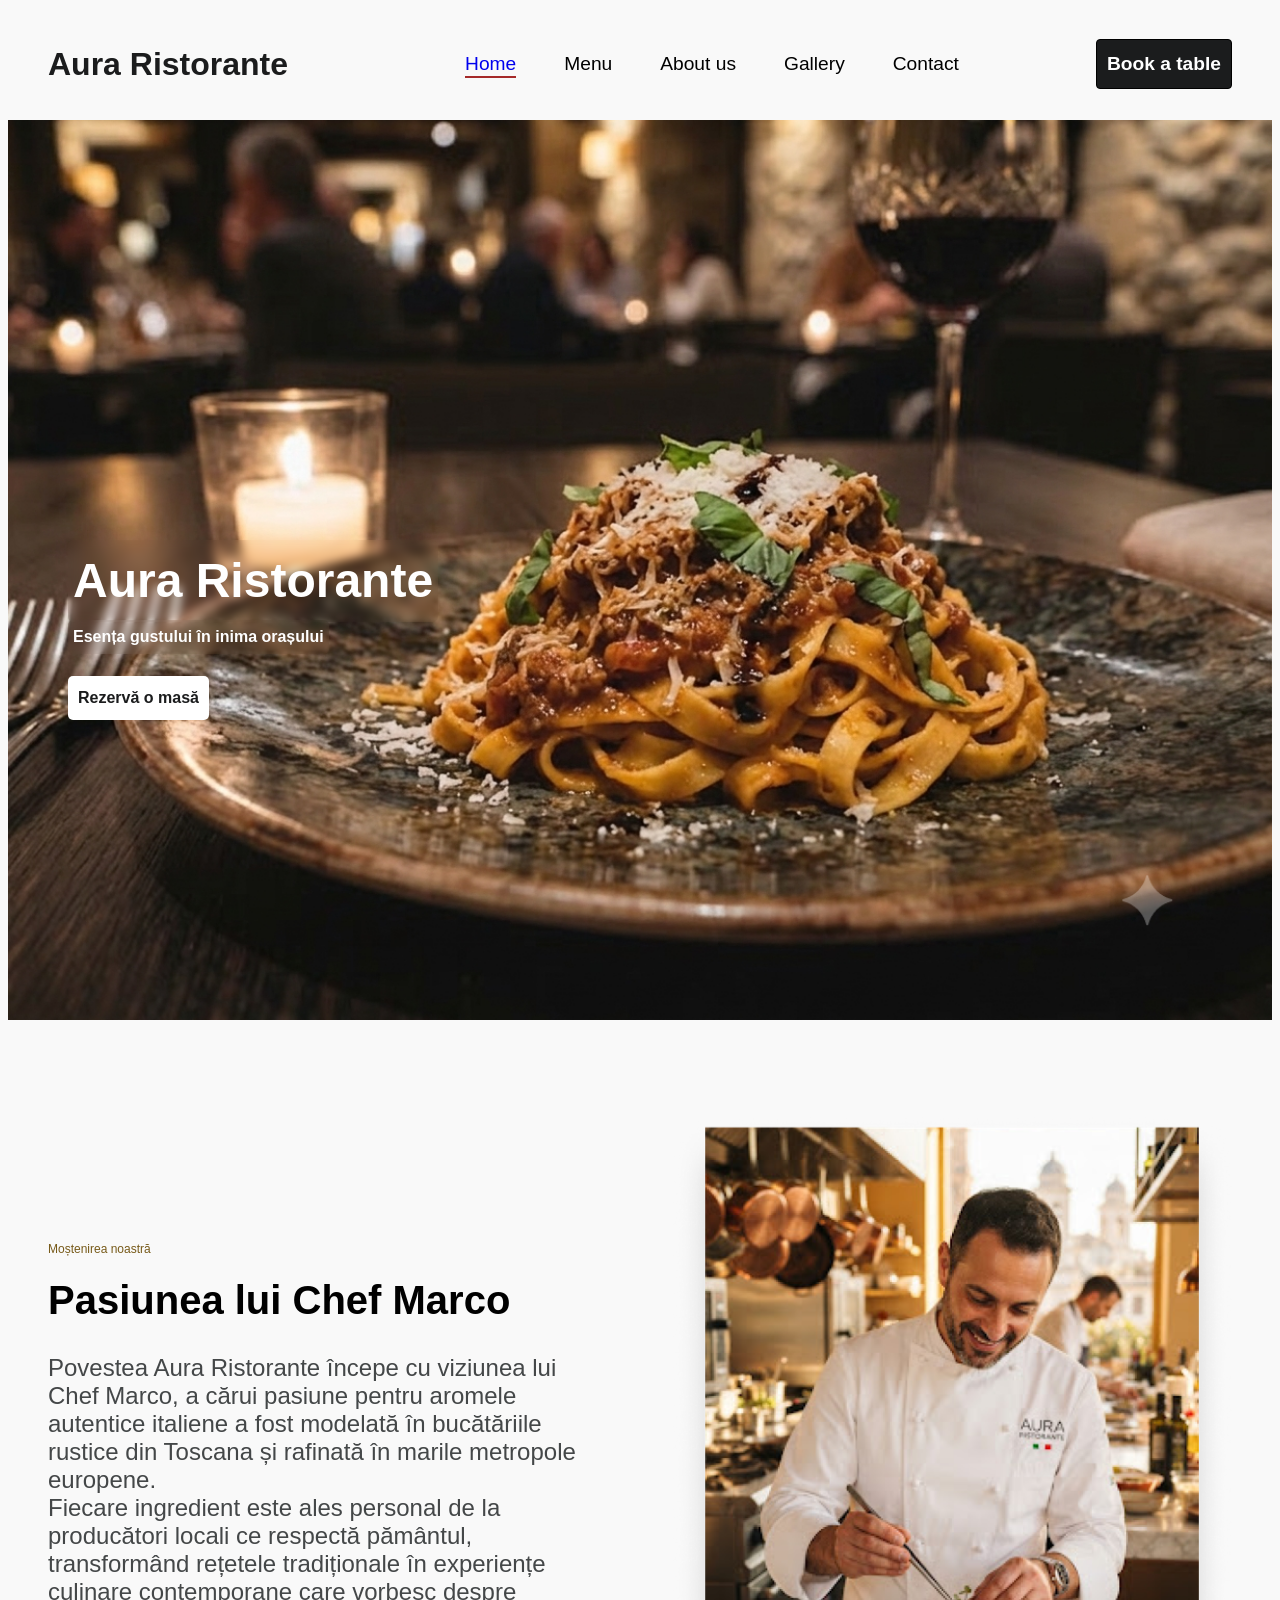
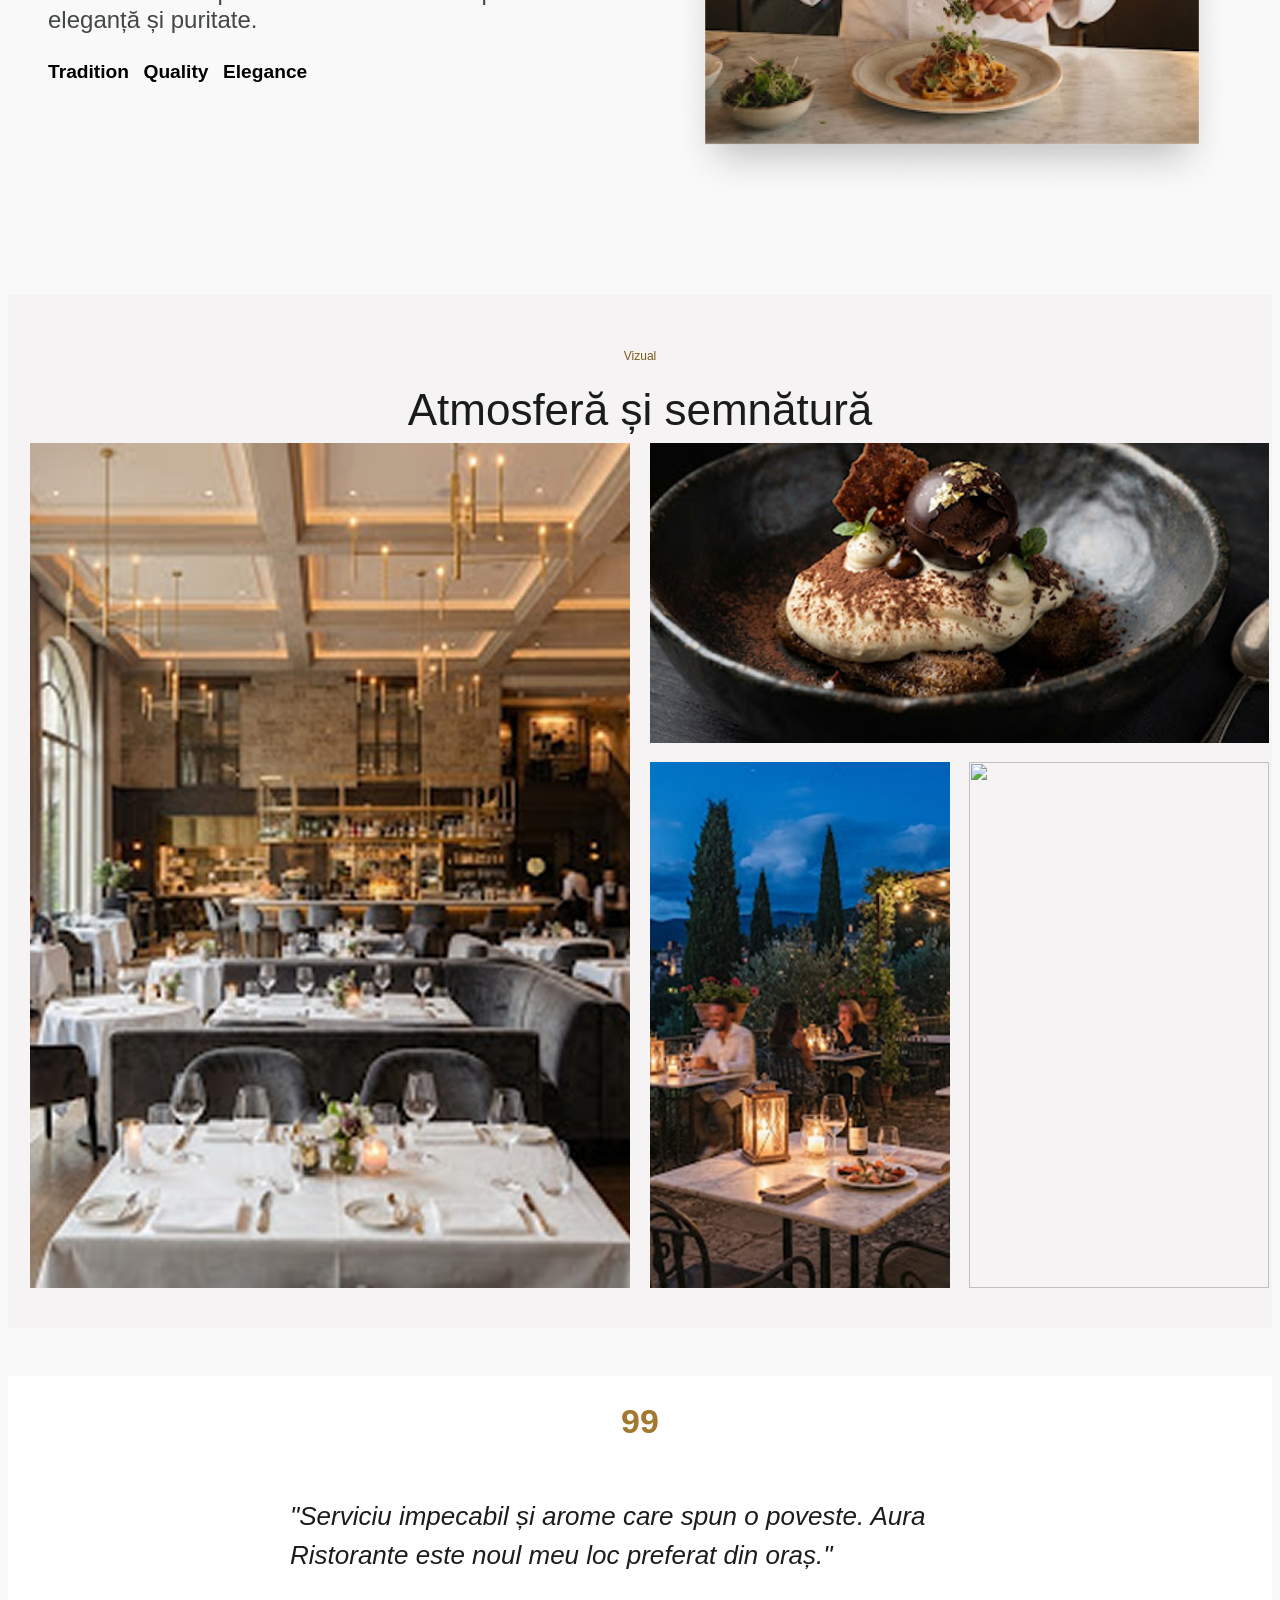
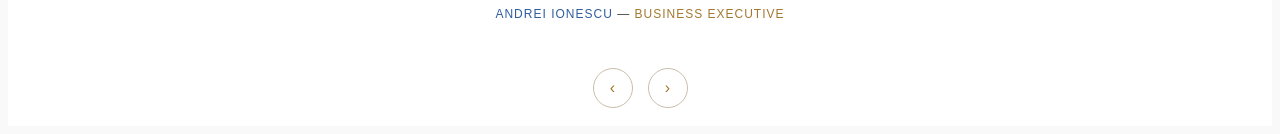
==== proiect-restaurant/index.html @ 84d5f48c "commit cu numarul 3 - am adaugat sectiunea de testimoniale. este doar unul pentru ca nu am implement" ====
<!DOCTYPE html>
<html lang="en">
<head>
    <meta charset="UTF-8">
    <meta name="viewport" content="width=device-width, initial-scale=1.0">
    <title>AURA RISTORANTE</title>
    <link rel="stylesheet" href="./main.css">
</head>
<body>
   <div class="main-container">
    <p class="left-menu">
        Aura Ristorante
    </p>
    <div class="center-menu">
        <ul>
            <li>
                <a href="/index.html" class="active">Home</a>
            </li>
            <li>
                <a href="#">Menu</a>
            </li>
            <li>
                <a href="#">About us</a>
            </li>
            <li>
                <a href="#">Gallery</a>
            </li>
            <li>
                <a href="#">Contact</a>
            </li>
        </ul>
    </div>
    <a href="#" class="book-btn">Book a table</a>
   </div>

   <!-- hero section -->
    
   <div class="hero-section-container">
    <img src="./resurse/hero-paste.png" alt="Imagine restaurat">
    <p class="restaurant-name">Aura Ristorante</p>
    <p class="text-umplutura">
        Esența gustului în inima orașului
    </p>
     <a href="#" class="book-btn-hero">Rezervă o masă</a>
   </div>

   <!-- despre noi section  -->

   <div class="about-us-section">
       <div class="left-content">
           <p class="subtitle">
               Moștenirea noastră
            </p>
            <p class="title">
                Pasiunea lui Chef Marco
            </p>
            <p class="text">
                Povestea Aura Ristorante începe cu viziunea lui Chef Marco, a cărui pasiune pentru aromele autentice italiene a fost modelată în bucătăriile rustice din Toscana și rafinată în marile metropole europene. <br>Fiecare ingredient este ales personal de la producători locali ce respectă pământul, transformând rețetele tradiționale în experiențe culinare contemporane care vorbesc despre eleganță și puritate.
            </p>
             <div class="inline-paragraphs">
            <p class="tradition">Tradition</p>
            <p class="quality">Quality</Q></p>
            <p class="elegance">Elegance</p>
            </div>
        </div>
        <div class="right-photo">
            <img src="./resurse/bucator.png" alt="">
        </div>
   </div>

   <!-- galerie section -->
   <div class="galerie-section-container">
   <div class="text-galerie">
   <p class="subtitle-galerie">
       Vizual
   </p>
   <p class="title-galerie">Atmosferă și semnătură</p>
   </div>
<div class="main-container-galerie">
    <div class="left-image">
        <img class="imagine1" src="./resurse/imagine stanga.png" alt="">
    </div>
    <div class="right-image">
        <img class="imagine2" src="./resurse/imagine dreapta.png" alt="">
        <div class="imagini-jos">
        <div class="imagine-stanga-jos">
            <img class="imagine3" class="imagine" src="./resurse/stau la masa.png" alt="">
        </div>
        <div class="imagine-dreapta-jos">
            <img class="imagine4" class="imagine" src="/resurse/toarna vin.png" alt="">
        </div>
        </div>
    </div>
</div>
   </div>

    
<!-- testimoniale section -->

<section class="testimonials">
  <div class="quote-number">99</div>

  <p class="quote-text">
    "Serviciu impecabil și arome care spun o poveste. Aura Ristorante este noul meu loc preferat din oraș."
  </p>

  <div class="quote-author">
    <span class="name">ANDREI IONESCU</span> — <span class="role">BUSINESS EXECUTIVE</span>
  </div>

  <div class="nav-buttons">
    <button aria-label="Testimonial anterior">&#8249;</button>
    <button aria-label="Testimonial urmator">&#8250;</button>
  </div>
</section>
</body>
</html>

</body>
</html>
---- proiect-restaurant/main.css ----
/* RESETS */

*,
*::before,
*::after {
  box-sizing: border-box;
}

html {
  -moz-text-size-adjust: none;
  -webkit-text-size-adjust: none;
  text-size-adjust: none;
}



ul[role='list'],
ol[role='list'] {
  list-style: none;
}

body {
  min-height: 100dvh;
  line-height: 1.5;
  background-color: #F9F9F9;
  font-family: 'Inter', sans-serif;
}

h1, h2, h3, h4,
button, input, label {
  line-height: 1.1;
}

h1, h2,
h3, h4 {
  text-wrap: balance;
}

a:not([class]) {
  text-decoration-skip-ink: auto;
  color: currentColor;
}

img,
picture {
  max-width: 100%;
  display: block;
}

input, button,
textarea, select {
  font-family: inherit;
  font-size: inherit;
}

textarea:not([rows]) {
  min-height: 10em;
}

:target {
  scroll-margin-block: 5ex;
}

ul {
  list-style-type: none;
}

a {
  text-decoration: none;
}


/* top navbar menu */
.main-container {
    display: flex;
    justify-content: space-between;
    align-items: center;
    padding-left:40px;
    padding-right: 40px ;
}

.center-menu {
    display: flex;
    justify-content: space-between;
    align-items: center;
    
}

.center-menu ul {
    display: flex;
    justify-content: center;
    align-items: center;
    gap: 3rem;
    font-size: 1.2rem;
}

.center-menu ul li a {
    position: relative;
    padding-bottom: 4px; 
}

.center-menu ul li a.active::after {
    content: "";
    position: absolute;
    width: 100%;
    left: 0;
    bottom: 0;
    height: 2px;
    background-color: brown;
}

ul li a:active {
    color: rebeccapurple;
}

.left-menu {
    font-size: 2rem;
    font-weight: 700;
    color: #1b1c1d;;
}

.book-btn {
    color:#1b1c1d;
    font-weight: 700;
    font-size: 1.2rem;
    border: 1px solid black;
    background-color: #1b1c1d;
    color:white;
    padding: 10px;
    border-radius: 4px;
}

/* hero section */

.hero-section-container {
    position: relative;
    width: 100%;
}

.hero-section-container img {
    width: 100%;
    height: 100vh;
    object-fit: cover;
    display: block;
}

.restaurant-name,
.text-umplutura,
.hero-section-container .book-btn-hero {
    position: absolute;
    left: 60px;
    color: white;
    backdrop-filter: blur(5px);
    padding: 5px;
    border-radius: 5px;
}

.restaurant-name {
    bottom: 350px; 
    font-size: 3rem;
    font-weight: bolder;
}

.text-umplutura {
    bottom: 350px;
    font-weight: bolder;
}

.hero-section-container .book-btn-hero {
    bottom: 300px;
    background-color: white;
    color:#1b1c1d;
    padding: 10px;
    font-weight: bold;
}

.about-us-section {
  display: grid;
  grid-template-columns: 1fr 1fr; 
  align-items: stretch; 
  max-width: 1400px;
  margin: 0 auto;
  padding: 6rem 40px;
  gap: 4rem;

}

.left-content {
  display: flex;
  flex-direction: column;
  justify-content: center;
  align-items: flex-start; 
  text-align: left;
}

.right-photo {
  width: 100%;
  height: 100%;
}

.right-photo img {
  width: 100%;
  height: 100%;
  object-fit: cover;
  border-radius: 8px; 
}

.subtitle {
  color: #775A19;
  font-size: 0.75rem;
}

.title {
  font-size: 2.5rem;
  font-weight: bold;
  margin-bottom: 0;
  margin-top: 0; 
}

.text {
  color: #444748;
  font-size: 1.5rem;
  line-height: 1.75rem;
}

.tradition, .quality, .elegance {
  display: inline;
  margin-right: 10px;
  font-weight: bold;
  font-size: 1.2rem;
}


.main-container-galerie {
    display: grid;
    grid-template-columns: 600px 600px;
    justify-content: center;
    gap:1.2rem;
}

.right-image {
    display: grid;
    grid-template-rows: 300px 545px ;
}

.imagini-jos {
    display: grid;
    grid-template-columns: 300px 300px;
    gap: 1.2rem;
    margin-top: 1.2rem;
}

img {
    display: block;
    width: 100%;
    height: 100%;
    object-fit: cover;
}

.text-galerie {
  display: flex;
  flex-direction: column;
  justify-content: center;
  align-items: center;
}
.subtitle-galerie {
  /* display: block; */
  color: #775A19;
  font-size: 0.75rem;
  text-align: center;
}

.title-galerie {
  /* display: block; */
  color: #1b1b1b;
  font-size: 2.75rem;
  text-align: center;
}
.title-galerie, .text-galerie {
  margin: 0;
}

.galerie-section-container {
  width: 100%;
  height: 100%;
  padding: 40px 120px;
  background-color: #F5F3F3;
  margin: 0 auto; 
}

/* testimoniale section */
.testimonials {
    width: 100%;        
    background-color: white;
    margin-top: 3rem;
    height: 350px;
    
}

.quote-number {
    font-weight: bold;
    font-size: 34px;
    color: #a3782f;
    margin-bottom: 30px;
    text-align: center;
    padding: 20px;
}

.quote-text {
    font-style: italic;
    font-size: 26px;
    line-height: 1.5;
    color: #1c1c1c;
    max-width: 700px;
    margin: 0 auto 30px;
}

.quote-author {
    font-family: Arial, sans-serif;
    font-size: 12px;
    letter-spacing: 1px;
    text-transform: uppercase;
    color: #444;
    text-align: center;
}

.quote-author .name {
    color: #2f5d9e;
}

.quote-author .role {
    color: #a3782f;
}

.nav-buttons {
    margin-top: 45px;
    display: flex;
    justify-content: center;
    gap: 15px;
}

.nav-buttons button {
    width: 40px;
    height: 40px;
    border-radius: 50%;
    border: 1px solid #c9beac;
    background: transparent;
    color: #a3782f;
    font-size: 16px;
    cursor: pointer;
    display: flex;
    align-items: center;
    justify-content: center;
    transition: 0.2s;
}

.nav-buttons button:hover {
    background: #a3782f;
    color: #fff;
}
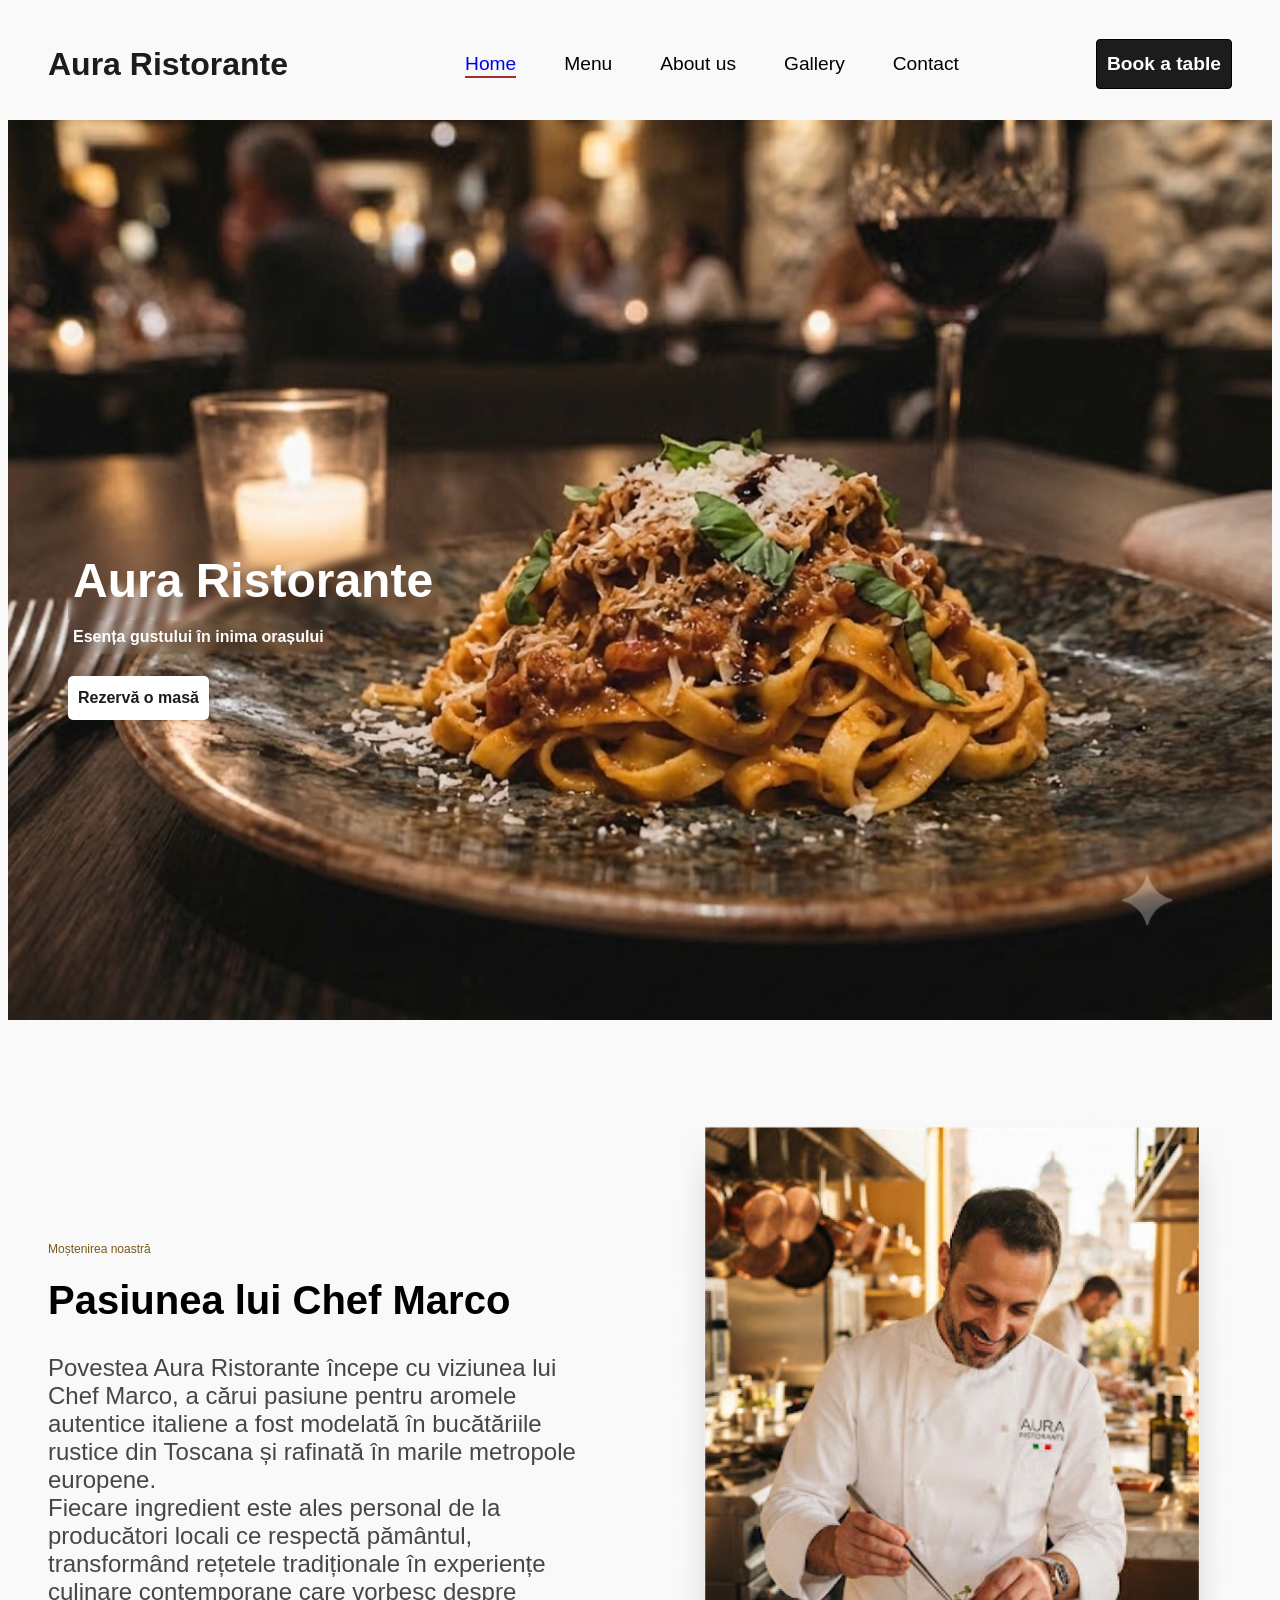
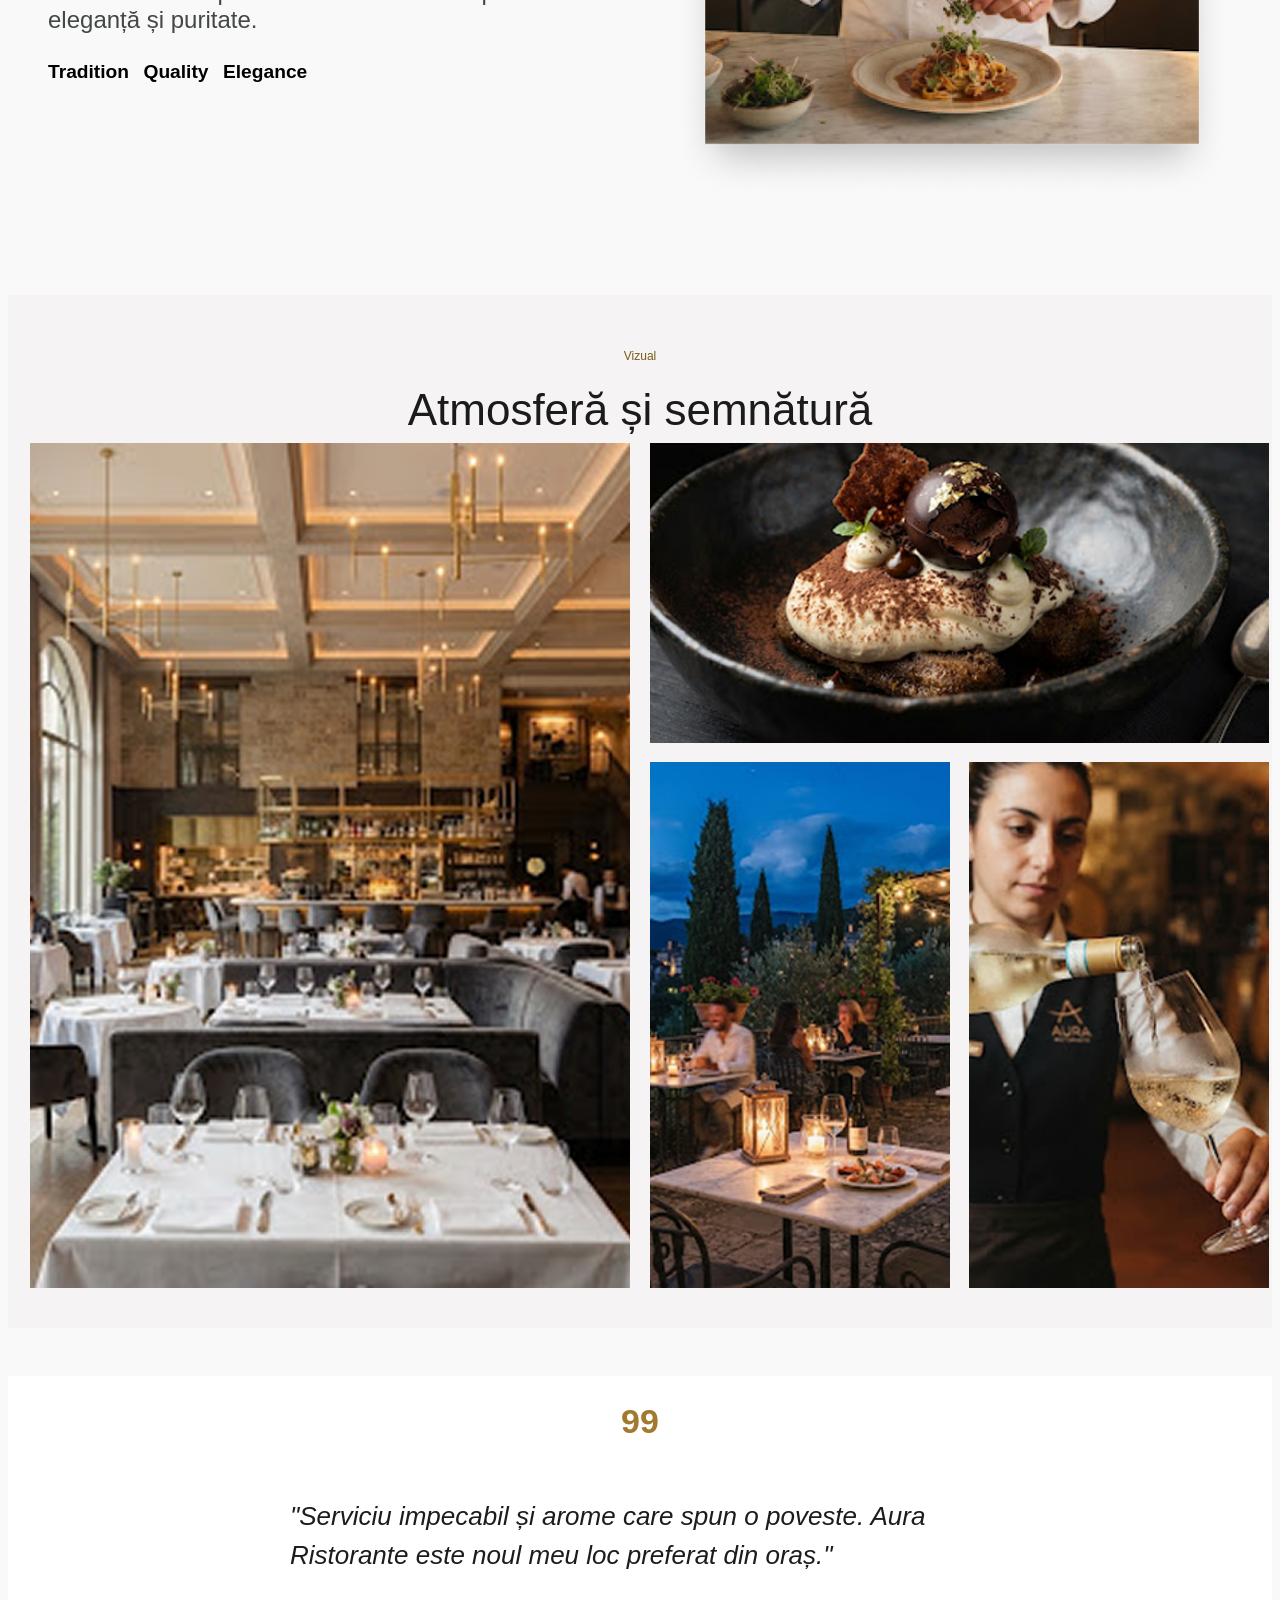
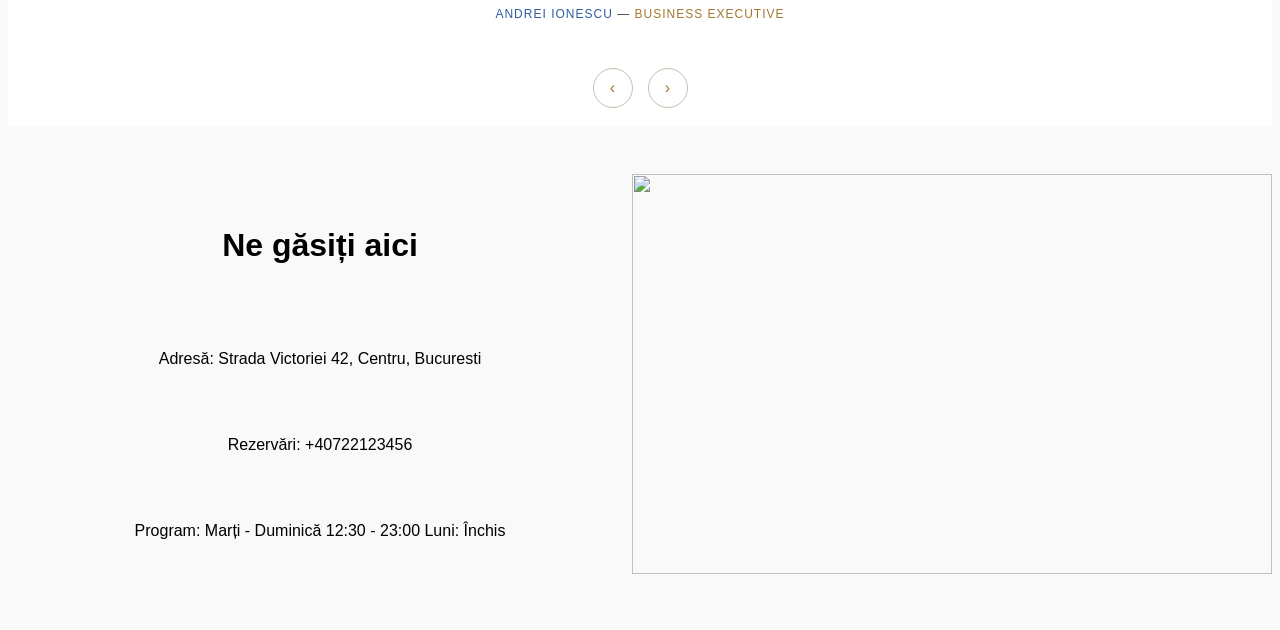
==== commit 0b7cb9ea: "commit cu numarul 4 - am adaugat sectiunea locatie restaurant" ====
--- a/proiect-restaurant/index.html
+++ b/proiect-restaurant/index.html
@@ -5,6 +5,7 @@
     <meta name="viewport" content="width=device-width, initial-scale=1.0">
     <title>AURA RISTORANTE</title>
     <link rel="stylesheet" href="./main.css">
+    <link rel="stylesheet" href="https://cdnjs.cloudflare.com/ajax/libs/font-awesome/7.3.0/css/all.min.css" integrity="sha512-ApSLB1Pd3/bZN8fWB/RG9YhN/7bd9Hkf3AGaE2mPfebjrxagjuBtx2GcgdqIlJkUzwylBo61r9Xa9NmgBI0swA==" crossorigin="anonymous" referrerpolicy="no-referrer" />
 </head>
 <body>
    <div class="main-container">
@@ -87,7 +88,7 @@
             <img class="imagine3" class="imagine" src="./resurse/stau la masa.png" alt="">
         </div>
         <div class="imagine-dreapta-jos">
-            <img class="imagine4" class="imagine" src="/resurse/toarna vin.png" alt="">
+            <img class="imagine4" class="imagine" src="./resurse/toarna vin.png" alt="">
         </div>
         </div>
     </div>
@@ -113,6 +114,26 @@
     <button aria-label="Testimonial urmator">&#8250;</button>
   </div>
 </section>
+
+ <!----- adresa section ------>
+
+<div class="container-grid-adresa">
+    <div class="left-adresa">
+        <p class="adresa">Ne găsiți aici</p>
+    <p class="adresa-text"><i class="fa-solid fa-location-dot" style="color: rgb(255, 212, 59);"></i> Adresă: <span>Strada Victoriei 42, Centru, Bucuresti</span></p>
+
+    
+    <p class="adresa-text"><i class="fa-solid fa-phone" style="color: rgb(255, 212, 59);"></i> Rezervări: <span>+40722123456</span></p>
+
+    
+    <p class="adresa-text"><i class="fa-solid fa-clock" style="color: rgb(255, 212, 59);"></i>
+         Program: Marți - Duminică 12:30 - 23:00 Luni: Închis </p>
+    </div>
+
+    <div class="imagine-dreapta-adresa">
+        <img src="./resurse/jason-leung-poI7DelFiVA-unsplash.jpg" alt="">
+    </div>
+</div>
 </body>
 </html>
 
--- a/proiect-restaurant/main.css
+++ b/proiect-restaurant/main.css
@@ -357,4 +357,34 @@
 .nav-buttons button:hover {
     background: #a3782f;
     color: #fff;
+}
+
+
+/****** adresa section *****/
+
+.container-grid-adresa {
+  display: grid;
+  grid-template-columns: 1fr 1fr;
+  /* border: 1px solid black; */
+  margin: 0 auto;
+  padding-top: 3rem;
+  padding-bottom: 3rem;
+}
+
+.left-adresa {
+  display: grid;
+  justify-items: center;
+  align-items: center;
+}
+.adresa {
+  font-size: 2rem;
+  font-weight: bold;
+}
+
+
+.imagine-dreapta-adresa img {
+  width: 40rem;
+  height: 25rem;
+  object-fit: cover;
+  display: block;
 }
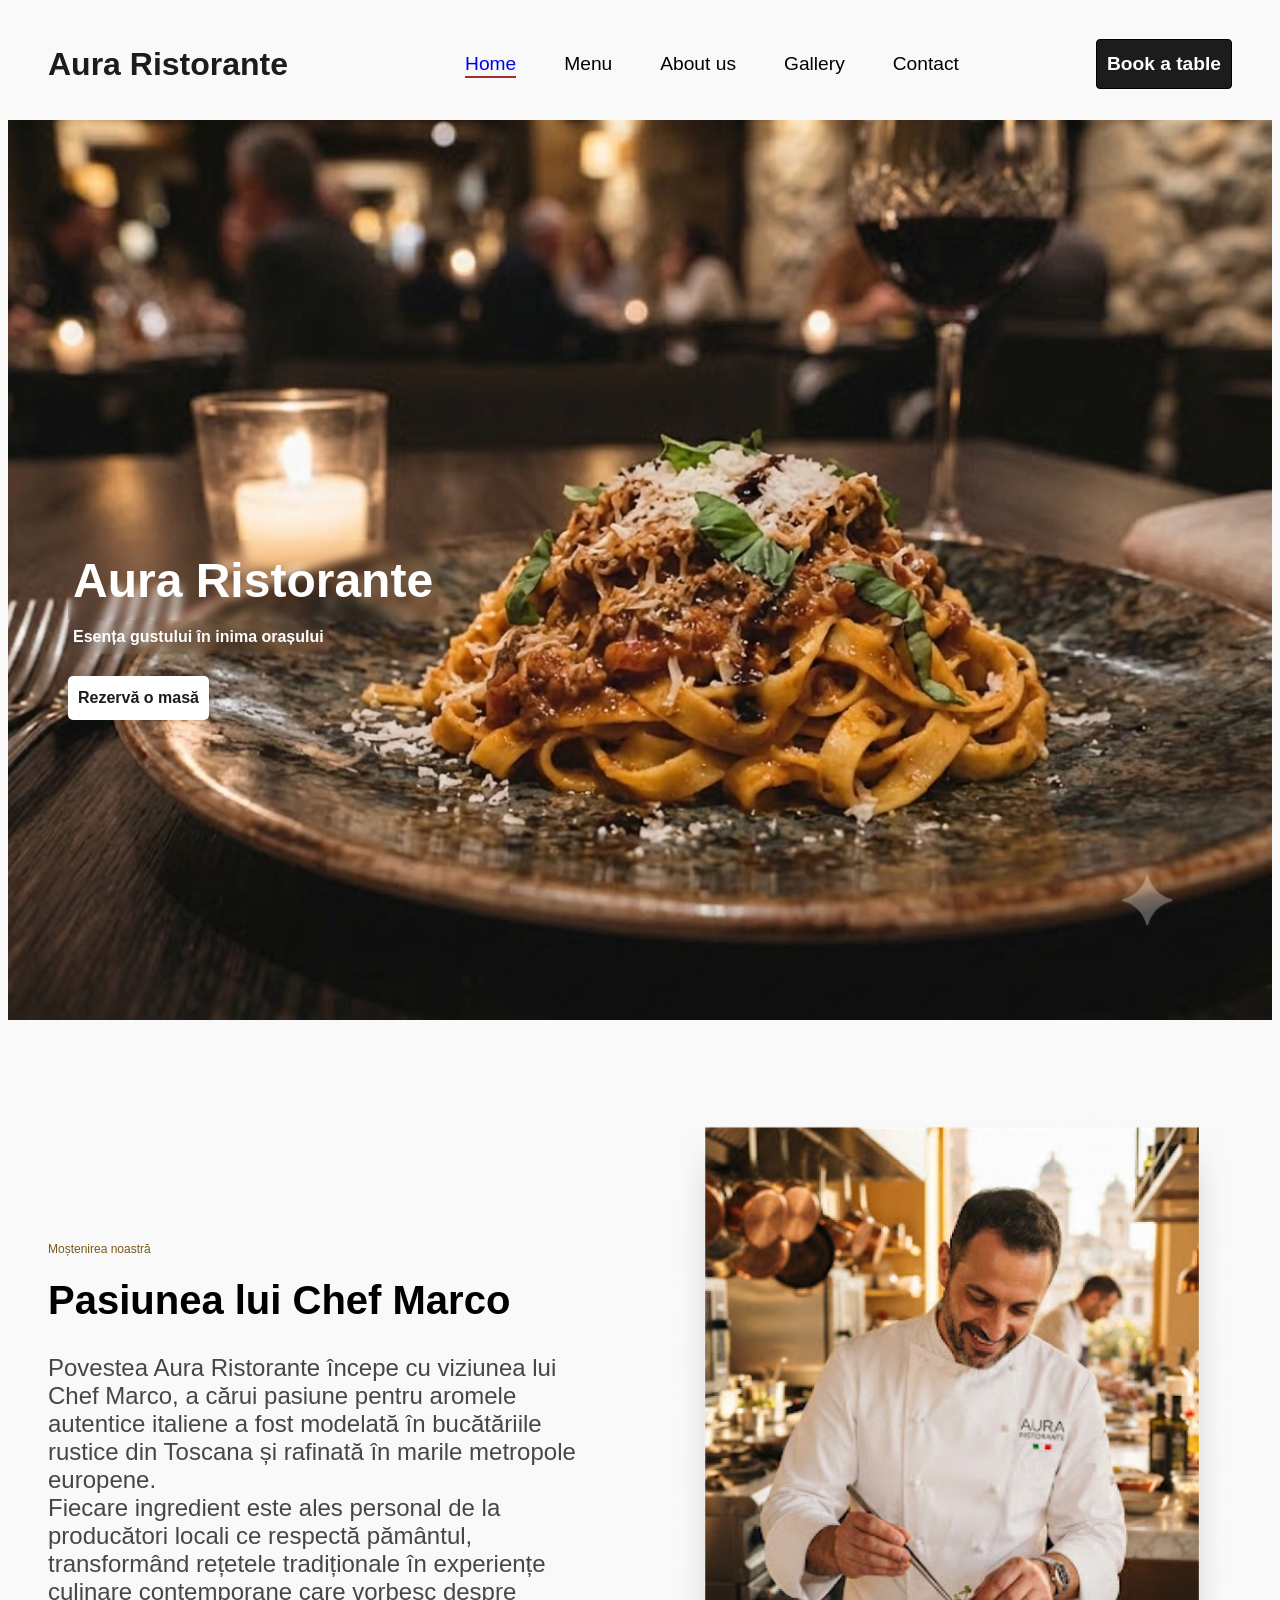
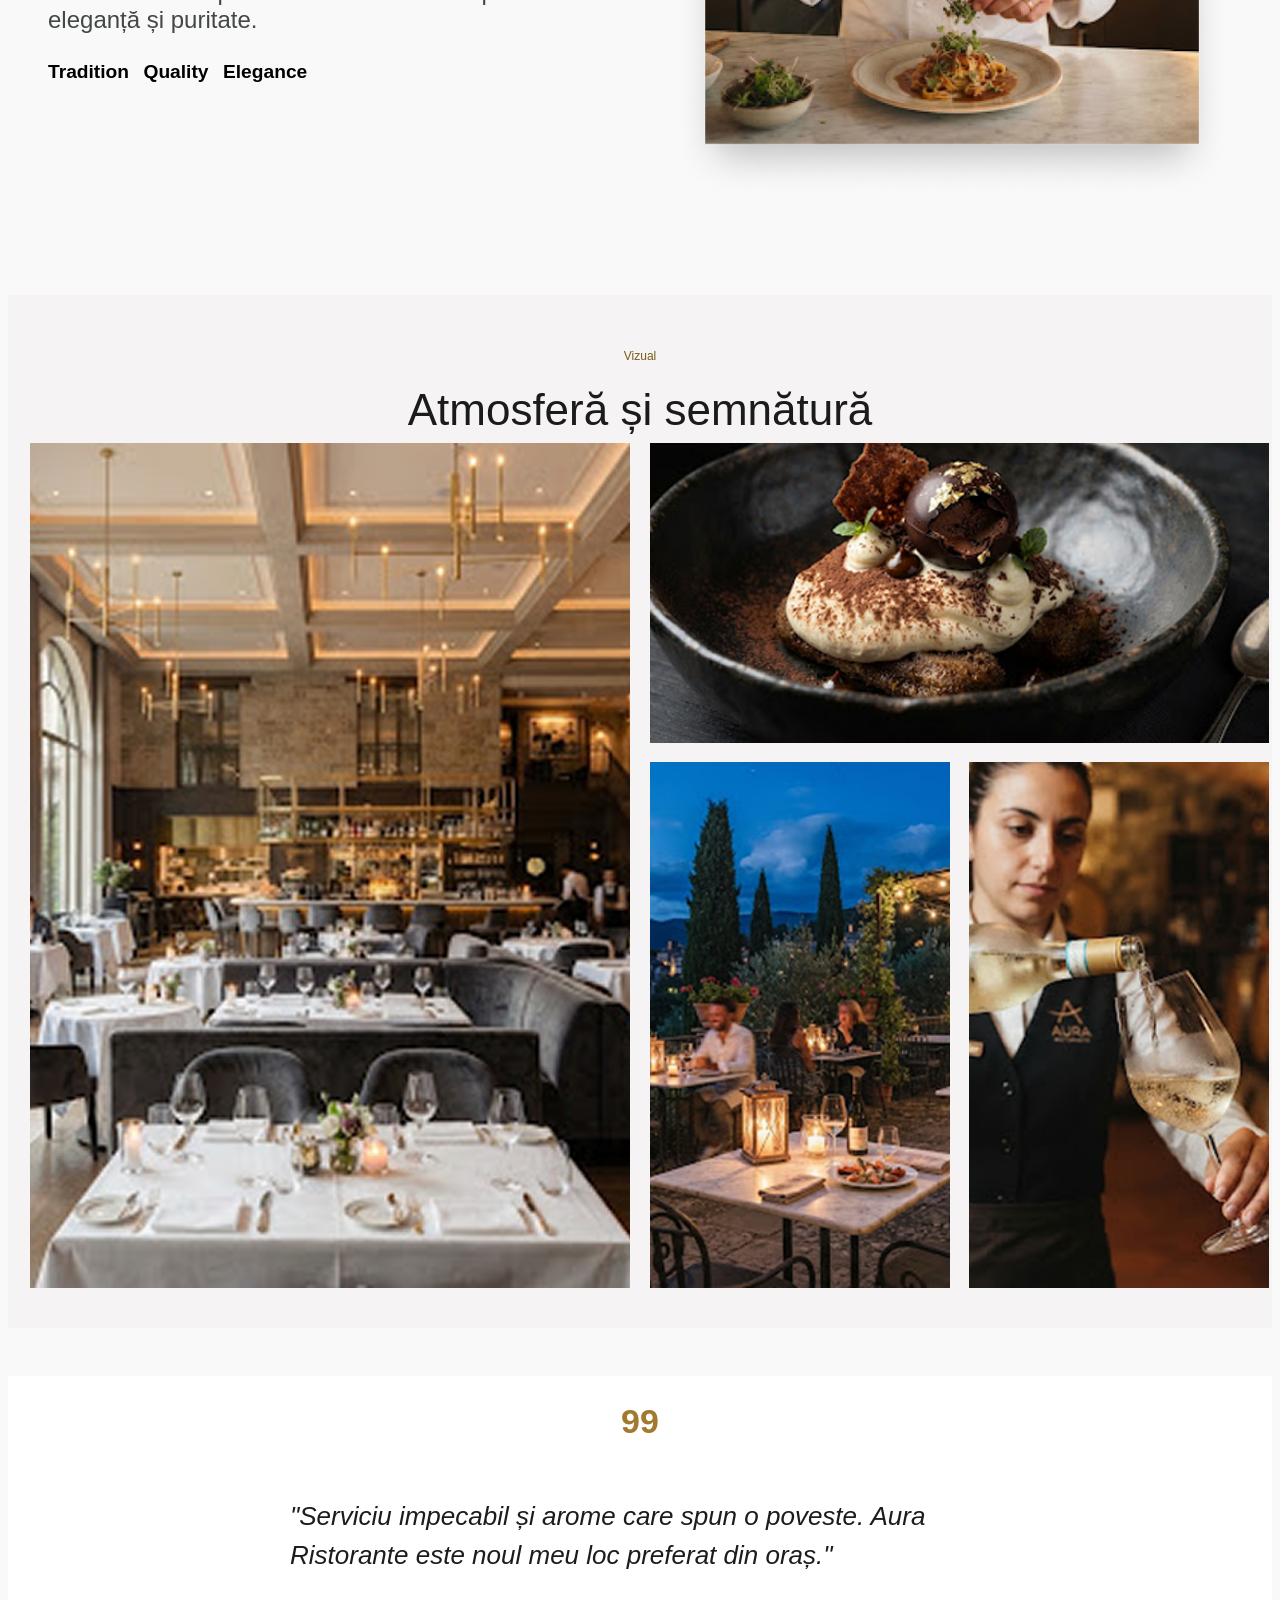
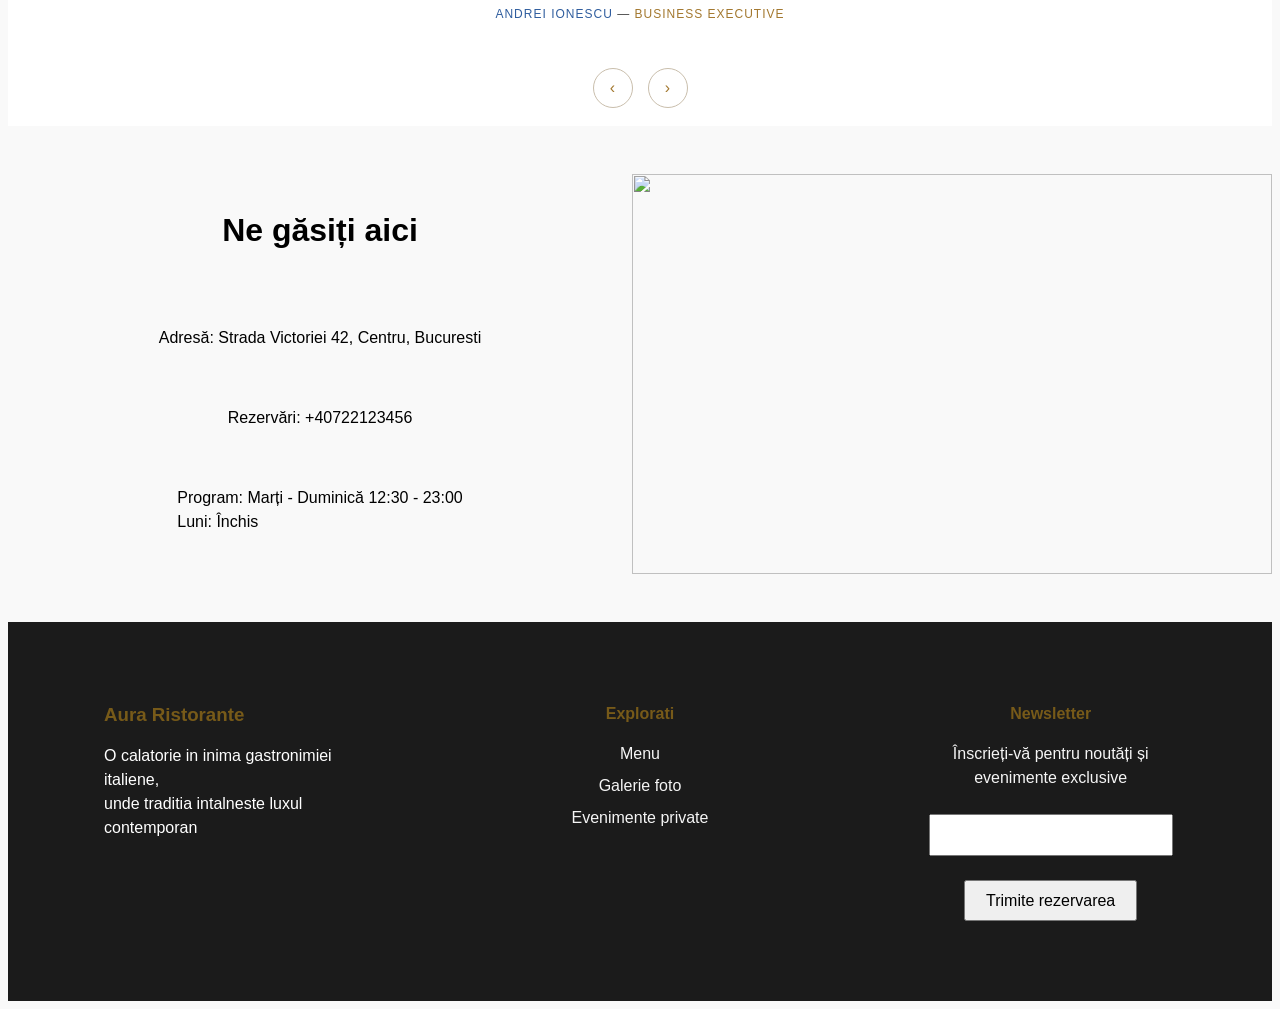
==== commit b2e4392c: "commit numarul 5 - am adaugat footerul in homepage" ====
--- a/proiect-restaurant/index.html
+++ b/proiect-restaurant/index.html
@@ -127,15 +127,56 @@
 
     
     <p class="adresa-text"><i class="fa-solid fa-clock" style="color: rgb(255, 212, 59);"></i>
-         Program: Marți - Duminică 12:30 - 23:00 Luni: Închis </p>
+         Program: Marți - Duminică 12:30 - 23:00 <br>Luni: Închis </p>
     </div>
 
     <div class="imagine-dreapta-adresa">
         <img src="./resurse/jason-leung-poI7DelFiVA-unsplash.jpg" alt="">
     </div>
 </div>
+
+
+
+        <!-------FOOTER-------->
+
+    <div class="grid-footer">
+        <div class="aura-ristorante">
+            <h3>Aura Ristorante</h3>
+            <p class="aura-ristorante-content">O calatorie in inima gastronimiei italiene,<br> unde traditia intalneste luxul <br> contemporan</p>
+        </div>
+    
+    <div class="center-footer-menu">
+        <p class="footer-menu">Explorati</p>
+        <ul>
+            <li>
+                <a href="#">
+                    Menu
+                </a>
+            </li>
+            <li>
+                <a href="#">Galerie foto</a>
+            </li>
+            <li>
+                <a href="#">Evenimente private</a>
+            </li>
+        </ul>
+    </div>
+
+    <div class="right-newsletter">
+         <p class="footer-menu">Newsletter</p>
+         <p class="content-newsletter">
+            Înscrieți-vă pentru noutăți 
+            și evenimente exclusive
+        <input type="text">
+        <button class="newsletter">Trimite rezervarea</button>
+         </p>
+    </div>
+
+
+    </div>
+
+       
 </body>
 </html>
-
 </body>
 </html>
--- a/proiect-restaurant/main.css
+++ b/proiect-restaurant/main.css
@@ -374,17 +374,80 @@
 .left-adresa {
   display: grid;
   justify-items: center;
-  align-items: center;
+  /* align-items:flex-start; */
 }
 .adresa {
   font-size: 2rem;
   font-weight: bold;
 }
-
 
 .imagine-dreapta-adresa img {
   width: 40rem;
   height: 25rem;
   object-fit: cover;
   display: block;
+}
+
+
+/***** footer section 
+*****/
+
+.grid-footer{
+  display: grid;
+  grid-template-columns: repeat(3, 1fr);
+  gap: 10rem;
+  padding: 4rem 6rem;
+  background-color: #1b1b1b;
+}
+
+
+.center-footer-menu {
+    display: flex;
+    flex-direction: column;
+    align-items: center; 
+    text-align: center; 
+}
+
+.center-footer-menu ul {
+    display: flex;
+    flex-direction: column;
+    align-items: center; 
+    padding: 0;         
+    margin: 0;
+    gap: 0.5rem;        
+}
+.center-footer-menu a {
+  color: whitesmoke;
+}
+
+.content-newsletter {
+  color: whitesmoke;
+}
+
+.footer-menu {
+  color: #775A19;
+  font-weight: bold;
+}
+
+.content-newsletter, .footer-menu {
+   display: flex;
+    flex-direction: column;
+    align-items: center; 
+    text-align: center;
+    gap: 1.5rem;         
+}
+ input {
+padding: 10px 20px;
+}
+
+.newsletter {
+  padding: 10px 20px;;
+}
+
+.aura-ristorante-content {
+  color: white;
+}
+
+h3 {
+ color:#775A19;
 }
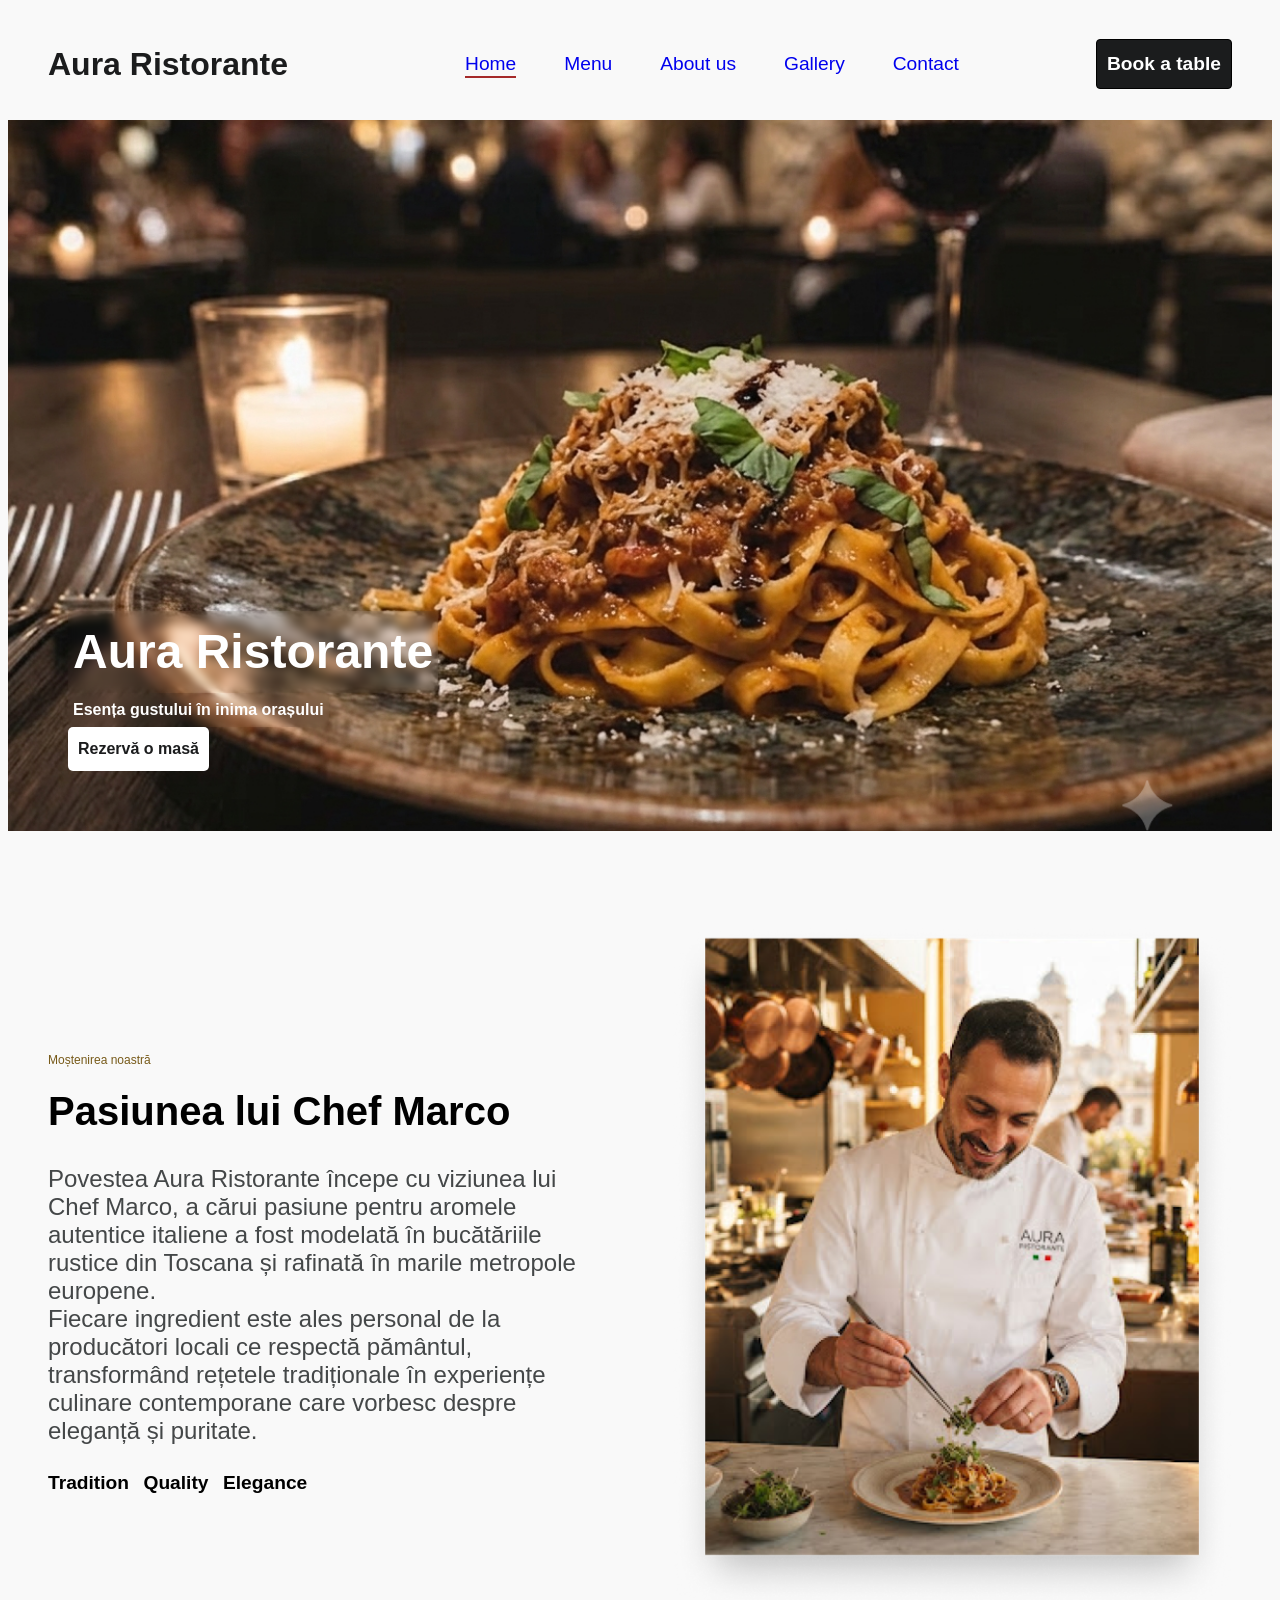
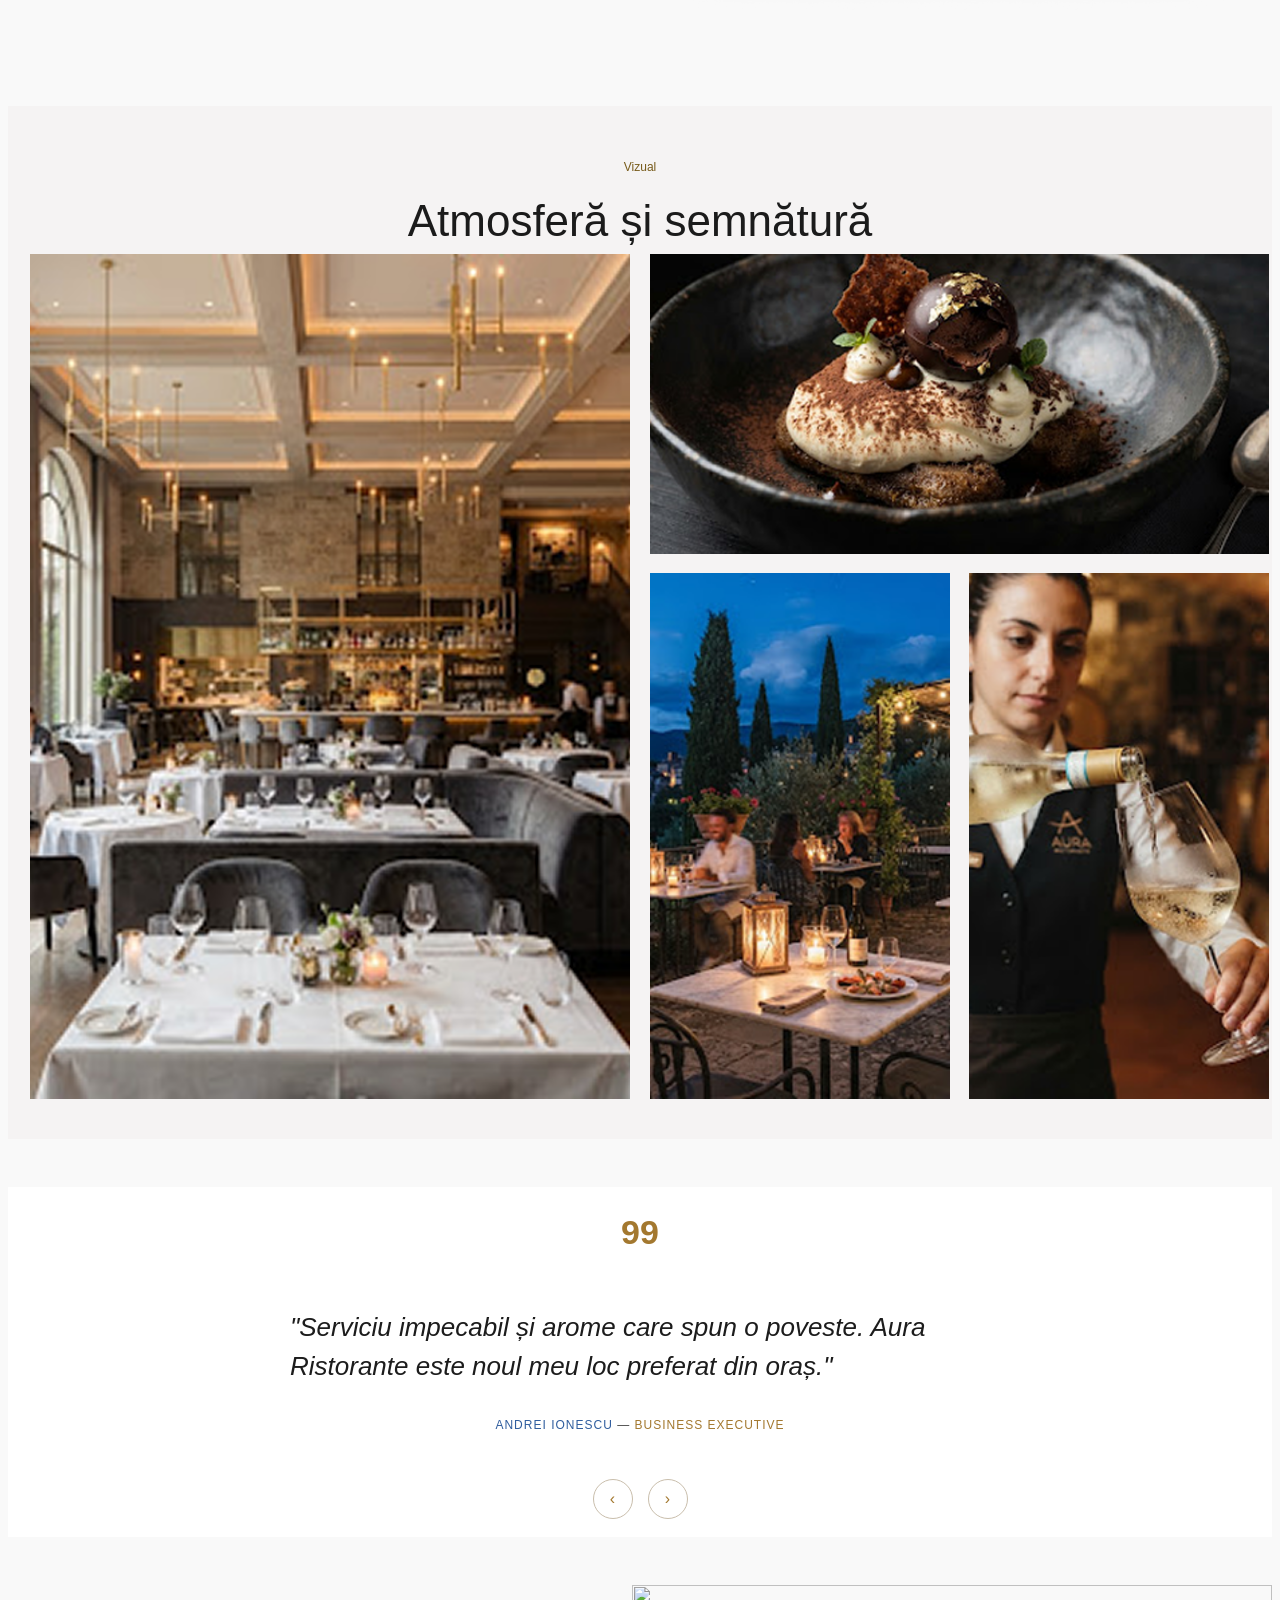
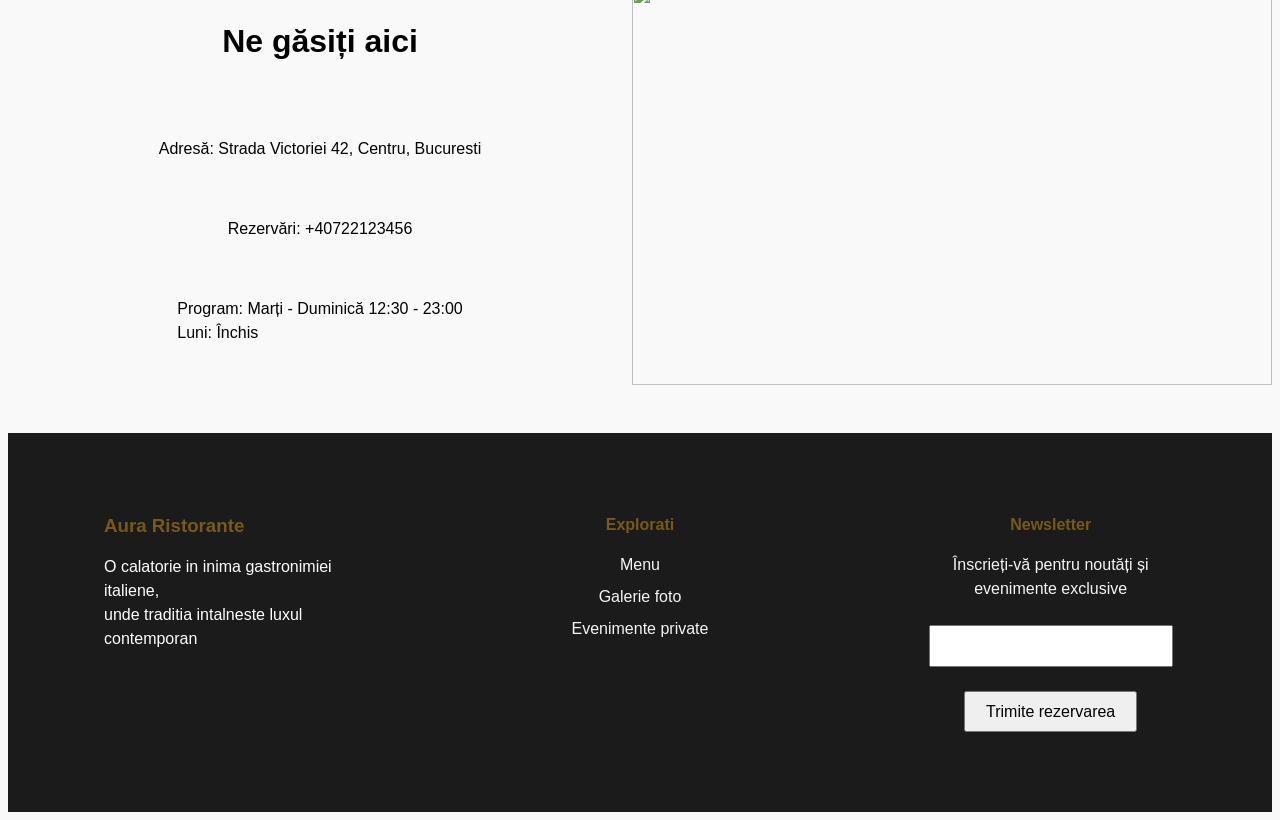
==== commit 1bdd0fd2: "commit numarul 8 - am adaugat un div  hero-text-block in hero section, am facut modificari in main c" ====
--- a/proiect-restaurant/index.html
+++ b/proiect-restaurant/index.html
@@ -5,6 +5,7 @@
     <meta name="viewport" content="width=device-width, initial-scale=1.0">
     <title>AURA RISTORANTE</title>
     <link rel="stylesheet" href="./main.css">
+    <link rel="stylesheet" href="./querries.css">
     <link rel="stylesheet" href="https://cdnjs.cloudflare.com/ajax/libs/font-awesome/7.3.0/css/all.min.css" integrity="sha512-ApSLB1Pd3/bZN8fWB/RG9YhN/7bd9Hkf3AGaE2mPfebjrxagjuBtx2GcgdqIlJkUzwylBo61r9Xa9NmgBI0swA==" crossorigin="anonymous" referrerpolicy="no-referrer" />
 </head>
 <body>
@@ -21,10 +22,10 @@
                 <a href="#">Menu</a>
             </li>
             <li>
-                <a href="#">About us</a>
+                <a href="#bookmark-about-us" >About us</a>
             </li>
             <li>
-                <a href="#">Gallery</a>
+                <a href="#bookmark-galerie-section">Gallery</a>
             </li>
             <li>
                 <a href="#">Contact</a>
@@ -38,18 +39,19 @@
     
    <div class="hero-section-container">
     <img src="./resurse/hero-paste.png" alt="Imagine restaurat">
+    <div class="hero-text-block">
     <p class="restaurant-name">Aura Ristorante</p>
     <p class="text-umplutura">
         Esența gustului în inima orașului
     </p>
      <a href="#" class="book-btn-hero">Rezervă o masă</a>
    </div>
-
+   </div>
    <!-- despre noi section  -->
 
    <div class="about-us-section">
        <div class="left-content">
-           <p class="subtitle">
+           <p class="subtitle" id="bookmark-about-us">
                Moștenirea noastră
             </p>
             <p class="title">
@@ -70,7 +72,7 @@
    </div>
 
    <!-- galerie section -->
-   <div class="galerie-section-container">
+   <div class="galerie-section-container" id="bookmark-galerie-section">
    <div class="text-galerie">
    <p class="subtitle-galerie">
        Vizual
--- a/proiect-restaurant/main.css
+++ b/proiect-restaurant/main.css
@@ -36,10 +36,10 @@
   text-wrap: balance;
 }
 
-a:not([class]) {
+/* a:not([class]) {
   text-decoration-skip-ink: auto;
   color: currentColor;
-}
+} */
 
 img,
 picture {
@@ -139,40 +139,49 @@
 
 .hero-section-container img {
     width: 100%;
-    height: 100vh;
+    aspect-ratio: 16 / 9;
     object-fit: cover;
-    display: block;
-}
-
-.restaurant-name,
-.text-umplutura,
-.hero-section-container .book-btn-hero {
+}
+
+.hero-text-block {
     position: absolute;
     left: 60px;
+    bottom: 60px;
+    display: flex;
+    flex-direction: column;
+    align-items: flex-start;
+    
+}
+.hero-text-block p {
+    margin: 0;
+    top:0
+  }
+.restaurant-name {
     color: white;
+    font-size: 3rem;
+    font-weight: bolder;
     backdrop-filter: blur(5px);
     padding: 5px;
     border-radius: 5px;
 }
 
-.restaurant-name {
-    bottom: 350px; 
-    font-size: 3rem;
+.text-umplutura {
+    color: white;
     font-weight: bolder;
-}
-
-.text-umplutura {
-    bottom: 350px;
-    font-weight: bolder;
-}
-
-.hero-section-container .book-btn-hero {
-    bottom: 300px;
+    backdrop-filter: blur(5px);
+    padding: 5px;
+    border-radius: 5px;
+}
+
+.book-btn-hero {
     background-color: white;
-    color:#1b1c1d;
+    color: #1b1c1d;
     padding: 10px;
     font-weight: bold;
-}
+    border-radius: 5px;
+}
+
+
 
 .about-us-section {
   display: grid;
@@ -417,7 +426,7 @@
     gap: 0.5rem;        
 }
 .center-footer-menu a {
-  color: whitesmoke;
+  color: whitesmoke
 }
 
 .content-newsletter {
--- a/proiect-restaurant/querries.css
+++ b/proiect-restaurant/querries.css
@@ -0,0 +1,114 @@
+/* RESETS */
+
+*,
+*::before,
+*::after {
+  box-sizing: border-box;
+}
+
+html {
+  -moz-text-size-adjust: none;
+  -webkit-text-size-adjust: none;
+  text-size-adjust: none;
+}
+
+
+
+ul[role='list'],
+ol[role='list'] {
+  list-style: none;
+}
+
+body {
+  min-height: 100dvh;
+  line-height: 1.5;
+  background-color: #F9F9F9;
+  font-family: 'Inter', sans-serif;
+}
+
+h1, h2, h3, h4,
+button, input, label {
+  line-height: 1.1;
+}
+
+h1, h2,
+h3, h4 {
+  text-wrap: balance;
+}
+
+/* a:not([class]) {
+  text-decoration-skip-ink: auto;
+  color: currentColor;
+} */
+
+img,
+picture {
+  max-width: 100%;
+  display: block;
+}
+
+input, button,
+textarea, select {
+  font-family: inherit;
+  font-size: inherit;
+}
+
+textarea:not([rows]) {
+  min-height: 10em;
+}
+
+:target {
+  scroll-margin-block: 5ex;
+}
+
+ul {
+  list-style-type: none;
+}
+
+a {
+  text-decoration: none;
+}
+
+/********* responsive design ********/
+
+@media (max-width: 1269px) {
+.center-menu ul {
+    display: flex;
+    justify-content: center;
+    align-items: center;
+    gap: 1rem;
+    font-size: 1rem;
+}
+
+.main-container {
+    padding-left:30px;
+    padding-right: 30px ;
+}
+.left-menu {
+    font-size: 1.3rem;
+    font-weight: 500;
+}
+
+.book-btn {
+    font-weight: 700;
+    font-size: 1rem;
+    border: 1px solid black;
+    background-color: #1b1c1d;
+    color:white;
+    padding: 7px;
+}
+.hero-section-container img {
+    width: 100%;
+    aspect-ratio: 16 / 9;
+    object-fit: cover;
+}
+.hero-text-block {
+      bottom: 40px;
+      left: 30px;
+    }
+    .restaurant-name {
+      font-size: 1.5rem;
+    }
+
+}
+
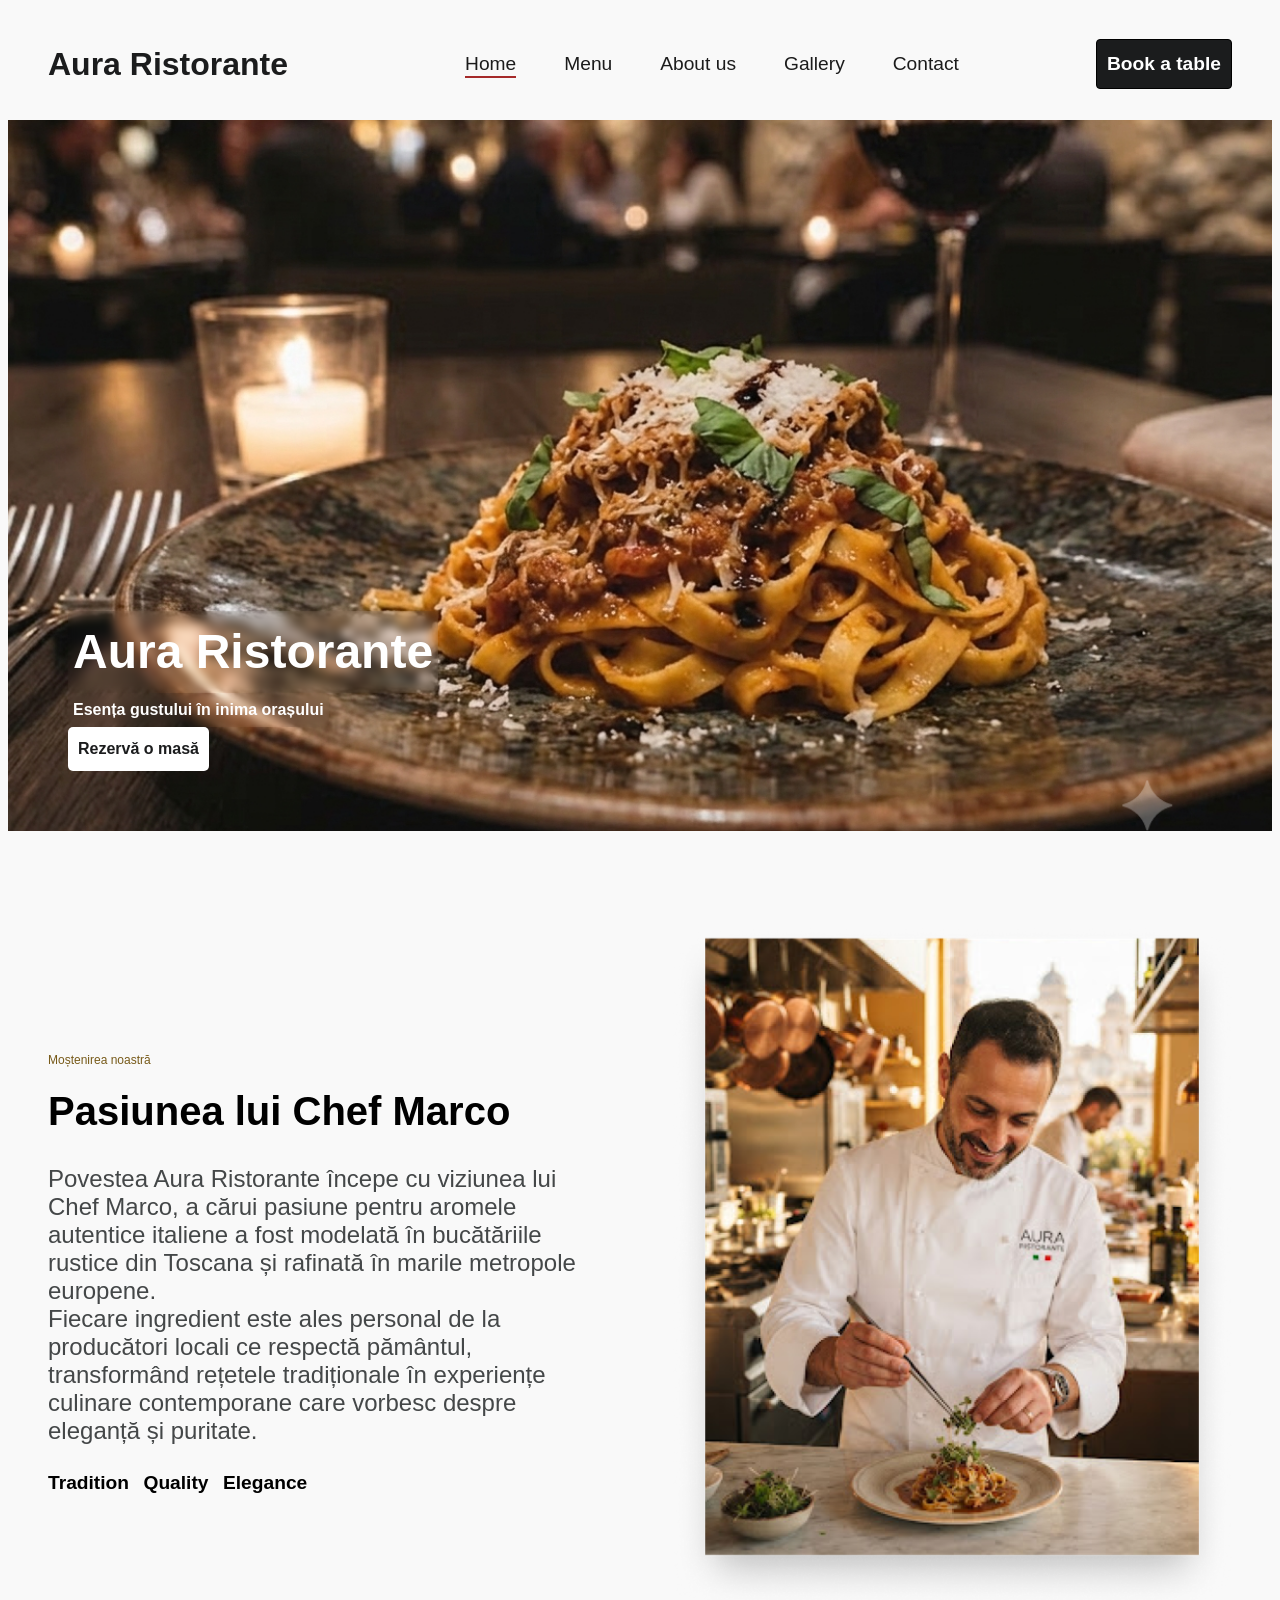
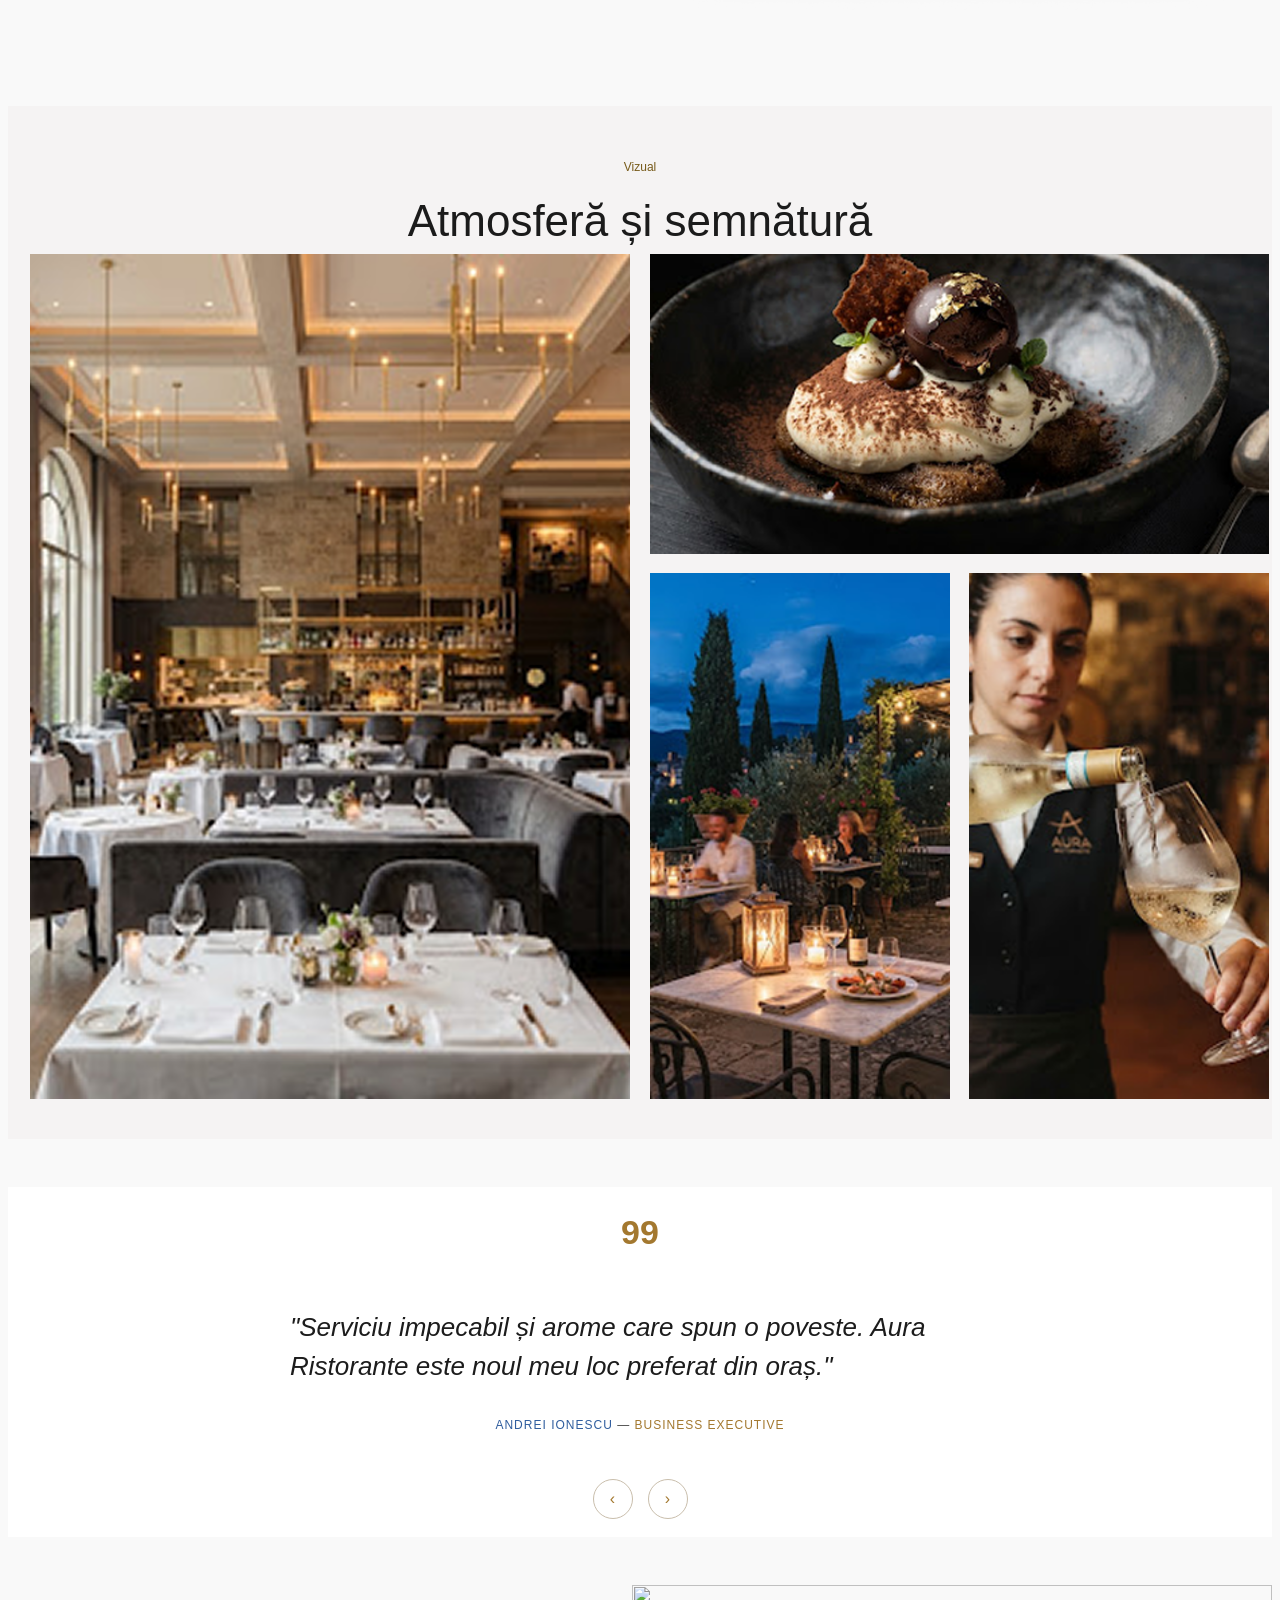
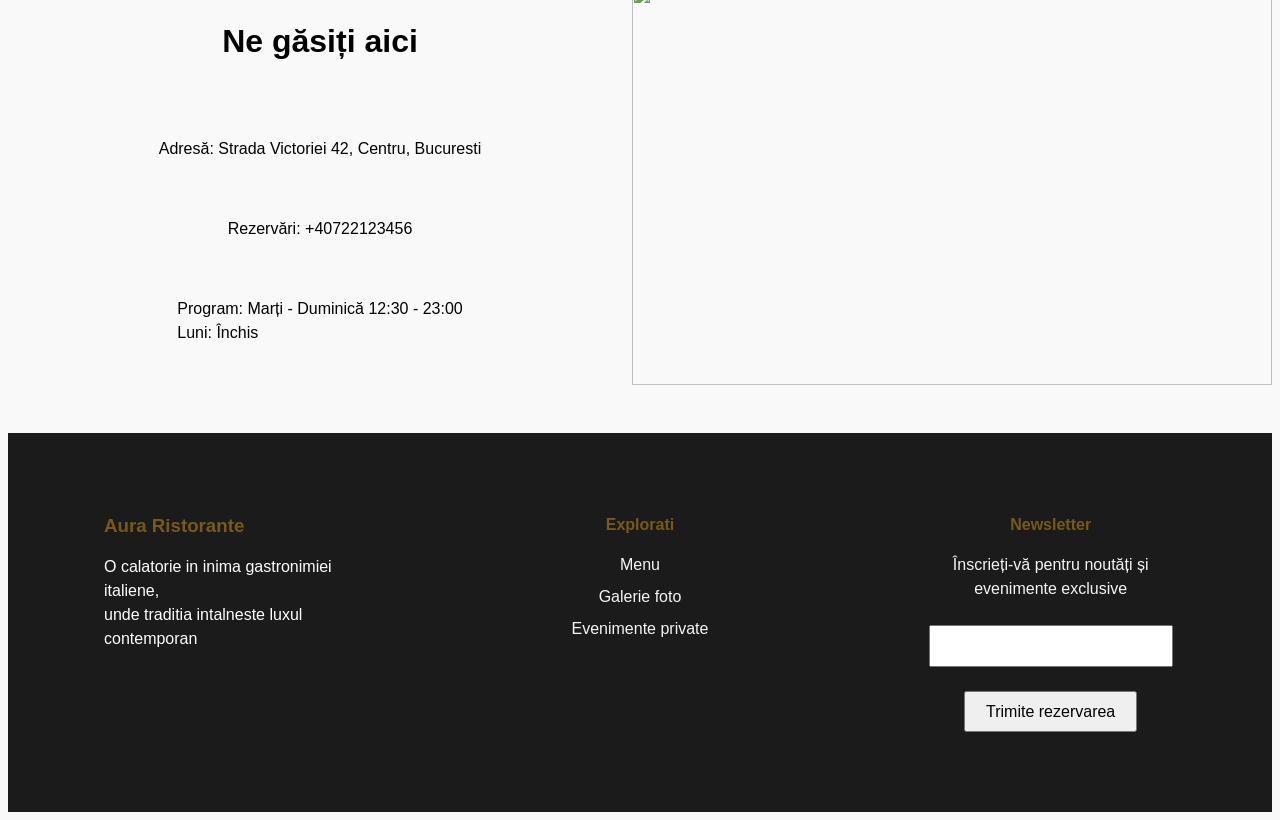
==== commit 042c0637: "commitul numarul 9 - adaugare pagina meniu cu html si css" ====
--- a/proiect-restaurant/index.html
+++ b/proiect-restaurant/index.html
@@ -19,7 +19,7 @@
                 <a href="/index.html" class="active">Home</a>
             </li>
             <li>
-                <a href="#">Menu</a>
+                <a href="./menu.html">Menu</a>
             </li>
             <li>
                 <a href="#bookmark-about-us" >About us</a>
@@ -62,7 +62,7 @@
             </p>
              <div class="inline-paragraphs">
             <p class="tradition">Tradition</p>
-            <p class="quality">Quality</Q></p>
+            <p class="quality">Quality</p>
             <p class="elegance">Elegance</p>
             </div>
         </div>
@@ -87,7 +87,7 @@
         <img class="imagine2" src="./resurse/imagine dreapta.png" alt="">
         <div class="imagini-jos">
         <div class="imagine-stanga-jos">
-            <img class="imagine3" class="imagine" src="./resurse/stau la masa.png" alt="">
+            <img class="imagine3" src="./resurse/stau la masa.png" alt="">
         </div>
         <div class="imagine-dreapta-jos">
             <img class="imagine4" class="imagine" src="./resurse/toarna vin.png" alt="">
--- a/proiect-restaurant/main.css
+++ b/proiect-restaurant/main.css
@@ -182,7 +182,6 @@
 }
 
 
-
 .about-us-section {
   display: grid;
   grid-template-columns: 1fr 1fr; 
@@ -459,4 +458,107 @@
 
 h3 {
  color:#775A19;
+}
+
+
+/******************** menu page CSS ********************/
+
+
+.menu-hero-container {
+    width: 100%;
+}
+
+.img-hero{
+    width: 100%;
+  height: auto;
+  display: block;
+  object-fit: cover; 
+}
+
+.bookmark-hero-container {
+    display: flex;
+    justify-content: flex-start;
+    align-items: center;
+}
+
+a {
+    text-decoration: none;
+    color: #1b1b1b;
+}
+
+ul {
+    list-style-type: none;
+    display: flex;
+    justify-content: flex-start;
+    align-items: center;
+    gap: 2rem;
+}
+
+.menu-pdf  {
+      margin-left: auto;
+}
+
+.grid-menu-page {
+    display: grid;
+    grid-template-columns: 1fr 1fr;
+    align-items: center;
+    justify-items: center;
+    /* gap: 3rem; */
+}
+
+.grid-menu-page > p {
+    grid-column: 1 / -1;
+}
+
+.aperitive-section {
+    font-size: 2rem;
+    font-weight: 800;
+}
+
+.title-aperitive {
+    font-size: 18px;
+    font-weight: 900;
+}
+
+.aperitive-subtitle {
+    /* border: 1px solid red; */
+    width: fit-content;
+    padding: 4px 8px;
+    border-radius: 3px;
+    color:#1b1b1b;
+    background-color: rgba(128, 128, 128, 0.24);
+    font-weight: 700;
+}
+
+.food1, .food2, .food3, .food4 {
+   margin-bottom: 3rem;
+}
+
+
+/* feluri principale */
+
+
+.grid-feluri-principale {
+    display: grid;
+    grid-template-columns: 1fr 1fr;
+    gap: 3rem;
+    justify-items: center;
+    align-items: center;
+}
+
+.serveste-masa img {
+    width: 100%;
+    height: auto; 
+    display: block;
+}
+
+.food-feluri-principale1 {
+    display: grid;
+    grid-template-columns: 1fr 1fr;
+}
+
+.food-feluri-principale1-imagine-dreapta {
+  width: 20px;
+  height: 400px; 
+  display: block
 }
--- a/proiect-restaurant/querries.css
+++ b/proiect-restaurant/querries.css
@@ -110,5 +110,31 @@
       font-size: 1.5rem;
     }
 
+   .galerie-section-container {
+        padding: 40px 24px;
+    }
+
+    .main-container-galerie {
+        grid-template-columns: 1fr 1fr;
+        max-width: 600px;
+        margin: 0 auto;
+        gap:1rem;
+    }
+
+    .right-image {
+        grid-template-rows: 250px 400px;
+    }
+
+    .imagini-jos {
+        grid-template-columns: 1fr 1fr;
+        gap: 1rem;
+        margin-top: 1rem;
+    }
+
+    .title-galerie {
+        font-size: 2rem;
+    }
+
+    
 }
 
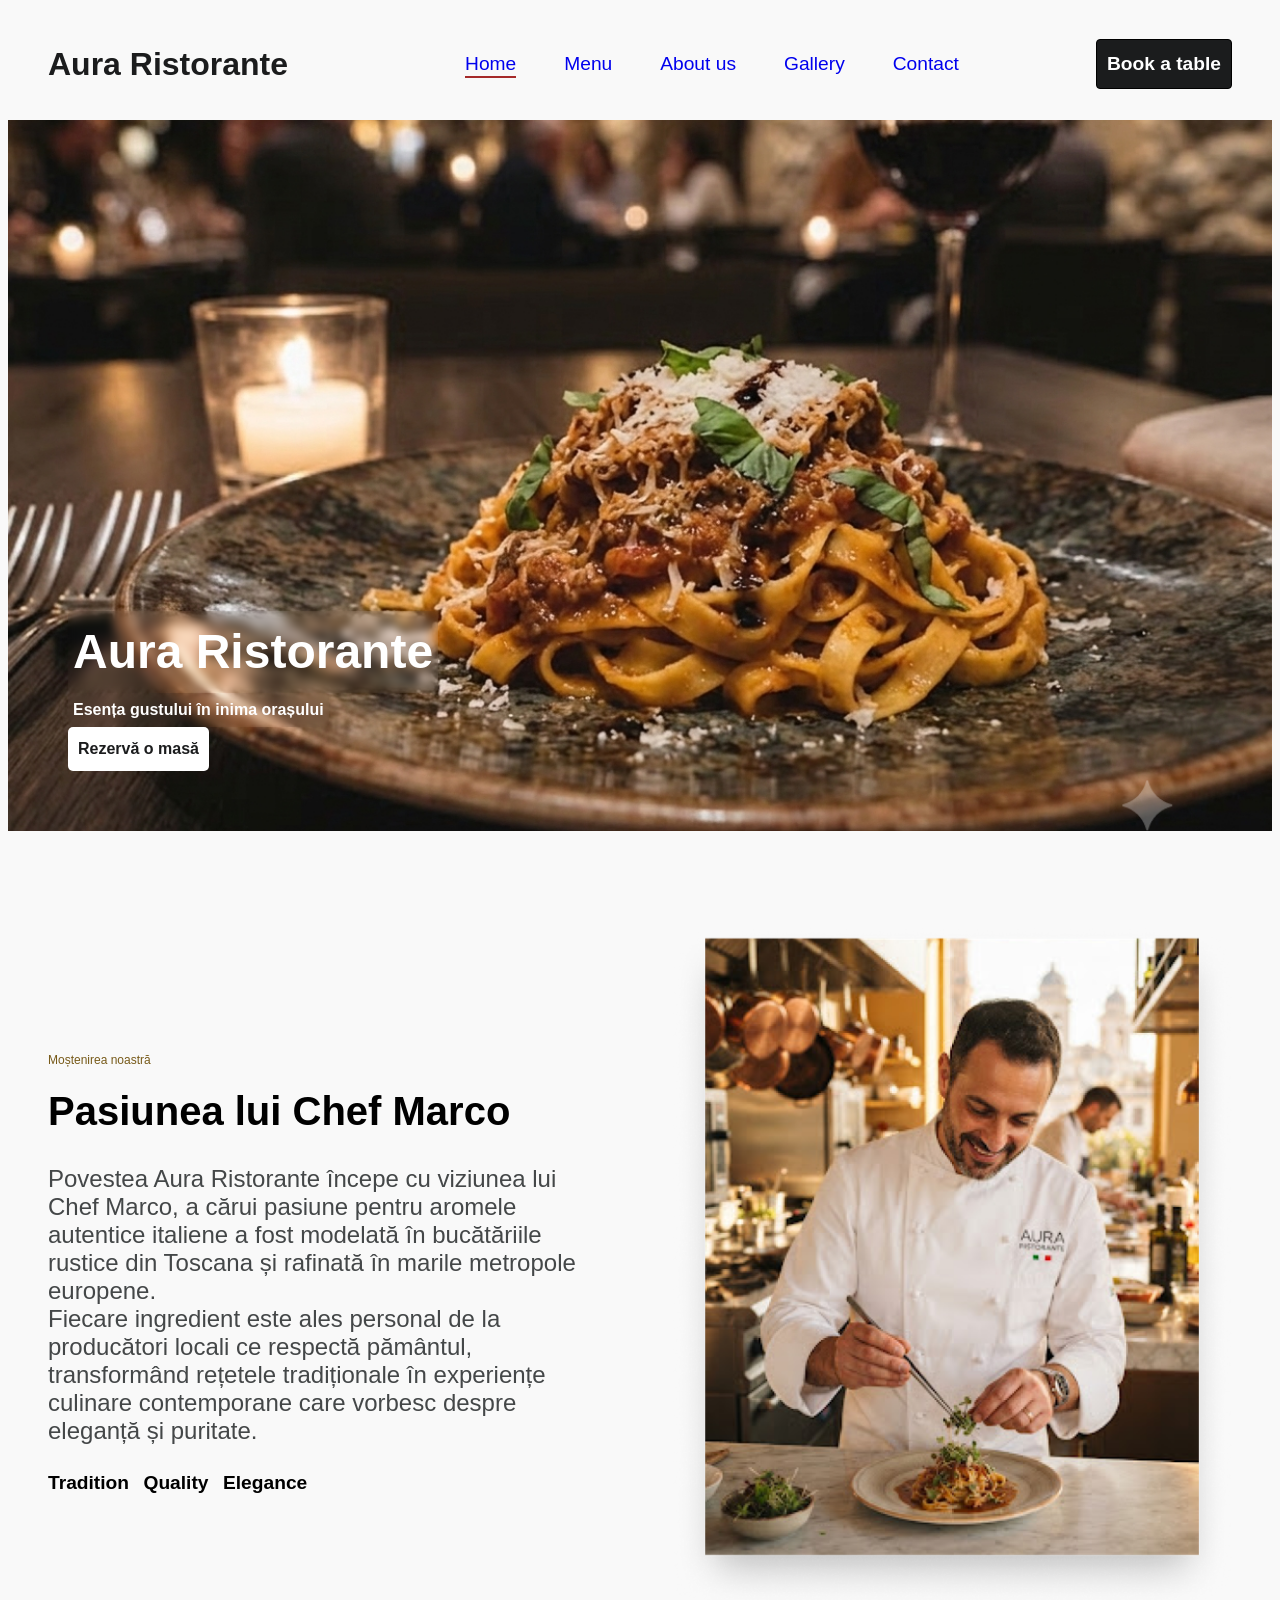
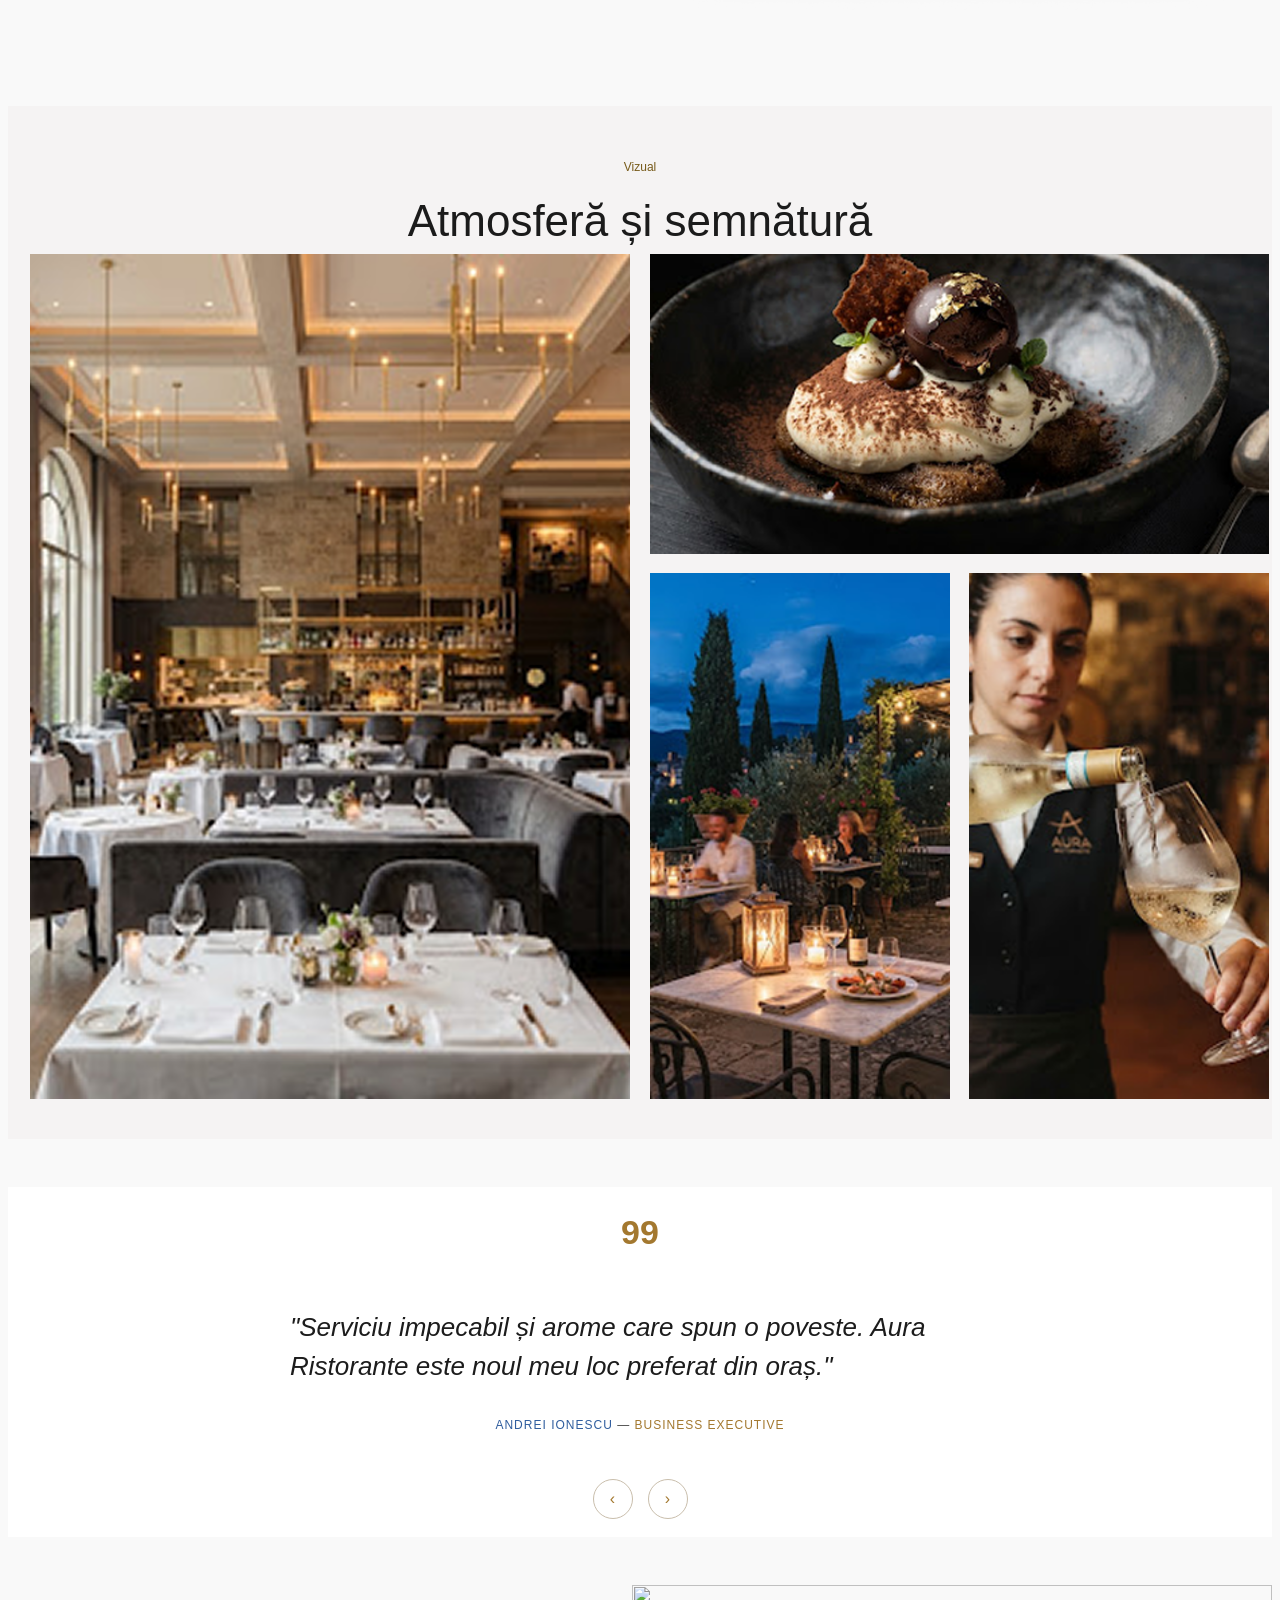
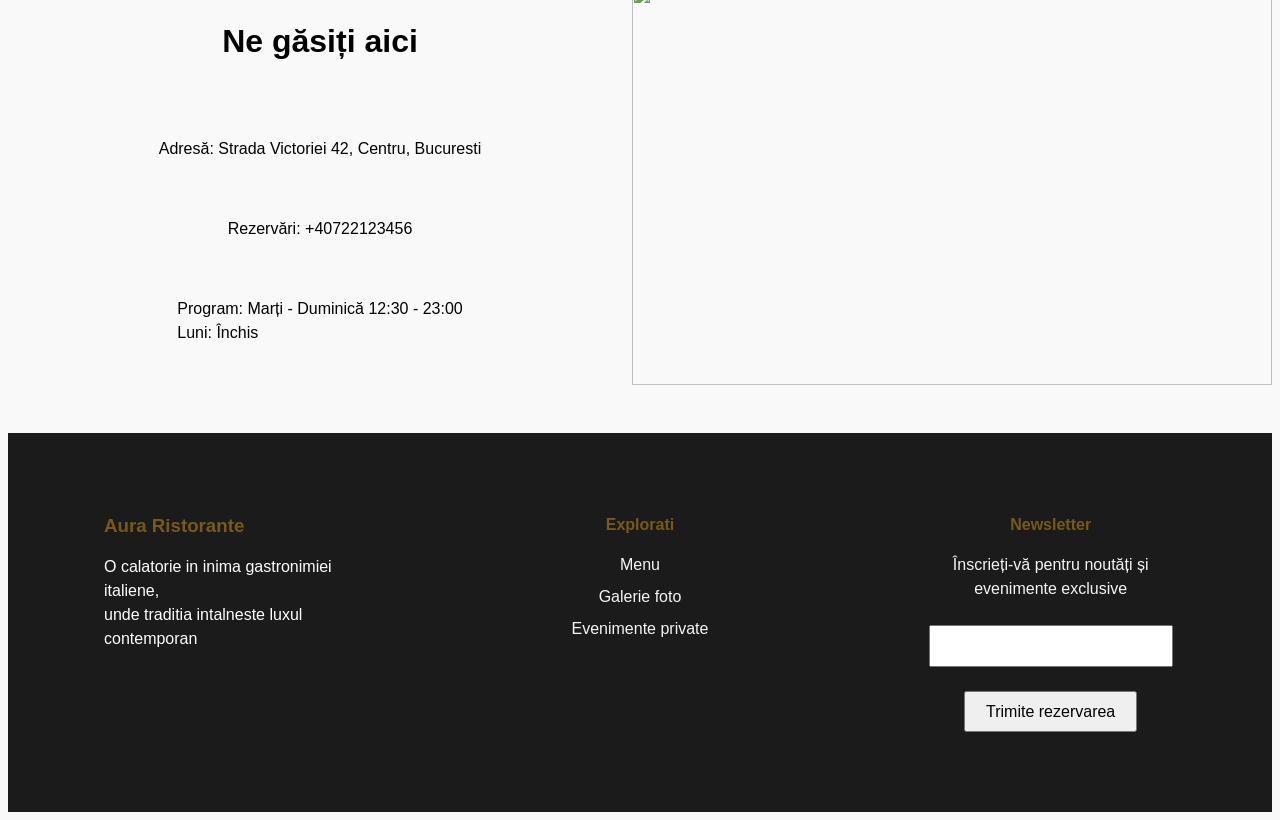
==== commit 488eea85: "am adaugat text pe iamginea din hero, pagina menu" ====
--- a/proiect-restaurant/index.html
+++ b/proiect-restaurant/index.html
@@ -16,7 +16,7 @@
     <div class="center-menu">
         <ul>
             <li>
-                <a href="/index.html" class="active">Home</a>
+                <a href="./index.html" class="active">Home</a>
             </li>
             <li>
                 <a href="./menu.html">Menu</a>
--- a/proiect-restaurant/main.css
+++ b/proiect-restaurant/main.css
@@ -466,37 +466,105 @@
 
 .menu-hero-container {
     width: 100%;
-}
-
+    position: relative;
+}
+.menu-text-container{
+  font-size: 3rem;
+  top: 40%;
+  left: 55%;
+  transform: translate(-50%, -50%);
+  text-align: center;
+  font-weight: bold;
+  position: absolute;
+  color: #fff;
+}
+
+.menu-text-container-subtext {
+  font-size: 1rem;
+  text-align: center;
+  font-weight: bold;
+  top: 50%;
+  left: 55%;
+  transform: translate(-50%, -50%);
+  font-weight: bold;
+  position: absolute;
+  color: #fff;
+}
 .img-hero{
-    width: 100%;
+  width: 100%;
   height: auto;
   display: block;
   object-fit: cover; 
 }
-
-.bookmark-hero-container {
-    display: flex;
-    justify-content: flex-start;
+.bookmark-hero-container ul {
+    display: flex;
+    justify-content: space-between;
     align-items: center;
-}
-
-a {
+    list-style: none;
+    gap: 40px;
+    margin: 0;
+    padding: 0;
+    margin-top: 1rem;
+}
+
+.bookmark-hero-container ul li a {
+    position: relative;
+    color: #2a2a2a;
     text-decoration: none;
-    color: #1b1b1b;
-}
-
-ul {
-    list-style-type: none;
-    display: flex;
-    justify-content: flex-start;
-    align-items: center;
-    gap: 2rem;
-}
-
-.menu-pdf  {
-      margin-left: auto;
-}
+    font-size: 14px;
+    letter-spacing: 2px;
+    text-transform: uppercase;
+    padding-bottom: 6px;
+    transition: color 0.3s ease, letter-spacing 0.3s ease;
+}
+
+.bookmark-hero-container ul li a::after {
+    content: '';
+    position: absolute;
+    bottom: 0;
+    left: 50%;
+    width: 0;
+    height: 1px;
+    background: #b08d57;
+    transition: width 0.3s ease;
+    transform: translateX(-50%);
+}
+
+.bookmark-hero-container ul li a:hover {
+    color: #b08d57;
+    letter-spacing: 2.5px;
+}
+
+.bookmark-hero-container ul li a:hover::after {
+    width: 100%;
+}
+
+.menu-pdf {
+    background: transparent;
+    border: 1px solid #b08d57;
+    padding: 10px 24px;
+    border-radius: 2px;
+    cursor: pointer;
+    transition: background 0.3s ease;
+    /* margin-left: auto;*/
+} 
+
+.menu-pdf a {
+    color: #b08d57;
+    text-decoration: none;
+    font-size: 13px;
+    letter-spacing: 1.5px;
+    text-transform: uppercase;
+}
+
+.menu-pdf:hover {
+    background: #b08d57;
+}
+
+.menu-pdf:hover a {
+    color: #fff;
+}
+
 
 .grid-menu-page {
     display: grid;
@@ -510,18 +578,7 @@
     grid-column: 1 / -1;
 }
 
-.aperitive-section {
-    font-size: 2rem;
-    font-weight: 800;
-}
-
-.title-aperitive {
-    font-size: 18px;
-    font-weight: 900;
-}
-
 .aperitive-subtitle {
-    /* border: 1px solid red; */
     width: fit-content;
     padding: 4px 8px;
     border-radius: 3px;
@@ -538,27 +595,212 @@
 /* feluri principale */
 
 
-.grid-feluri-principale {
+.menu-section {
+  background-color: #c9beacb4;
+  width: 100%;
+  padding: 4rem 0;
+}
+
+h1 {
+  text-align: center;
+  margin-bottom: 3rem;
+  font-size: 2.5rem;
+}
+
+
+.feluri-principale-grid {
+  display: grid;
+  grid-template-columns: 1.2fr 0.8fr; 
+  gap: 4rem;
+  max-width: 1100px; 
+  margin: 0 auto; 
+  padding: 0 2rem;
+  align-items: center;
+}
+
+.bistecca-content .bistecca {
+  color: #a3782f;
+  font-weight: bold;
+  text-transform: uppercase;
+  font-size: 0.9rem;
+  margin-bottom: 0.5rem;
+}
+
+.bistecca-title {
+  font-size: 1.2rem;
+  font-weight: 800;
+  margin: 0.5rem 0;
+}
+
+.bistecca-text {
+  line-height: 1.6;
+  color: #333;
+  margin-bottom: 1.5rem;
+}
+
+.tags-container {
+  display: flex;
+  gap: 10px;
+}
+
+.bistecca-tags, .bistecca-tags1 {
+  padding: 6px 12px;
+  border-radius: 4px;
+  font-size: 0.8rem;
+  font-weight: bold;
+}
+
+.bistecca-tags { border: 1px solid #1b1b1b71; }
+.bistecca-tags1 { border: 1px solid #1b1b1b; }
+
+.image-bistecca-rig img {
+  width: 100%;
+  height: auto;
+  border-radius: 12px;
+  box-shadow: 0 10px 20px rgba(0,0,0,0.1);
+}
+
+.restul-randurilor-menu {
+  grid-column: 1 / -1;
+  display: grid;
+  grid-template-columns: 1fr 1fr;
+  gap: 3rem;
+  margin-top: 2rem;
+}
+
+.menu-item {
+  display: flex;
+  flex-direction: column;
+}
+
+.item-title-price {
+  font-weight: bold;
+  font-size: 1.1rem;
+  margin-bottom: 0.5rem;
+}
+
+.item-description {
+  font-size: 0.95rem;
+  color: #444;
+  line-height: 1.4;
+}
+
+.title-veg {
+  font-style: italic;
+  font-size: 0.8rem;
+  color: #777;
+  margin-top: 0.4rem;
+}
+
+/* produse traditionale */
+
+.traditional-section {
+    padding: 4rem 0;
+    width: 100%;
+}
+
+.traditional-section h1 {
+    text-align: center;
+    margin-bottom: 3rem;
+    font-size: 2.2rem;
+    color: #1b1b1b;
+}
+
+.grid-deserturi-baturi {
+    display: grid;
+    grid-template-columns: 1fr 1fr; 
+    gap: 3rem 4rem; 
+    max-width: 1100px;
+    margin: 0 auto;
+    padding: 0 2rem;
+}
+
+.menu-item {
+    display: flex;
+    flex-direction: column;
+    border-bottom: 1px solid #ddd; 
+    padding-bottom: 1.5rem;
+}
+
+.item-header {
+    display: flex;
+    justify-content: space-between;
+    font-weight: bold;
+    font-size: 1.2rem;
+    margin: 0 0 0.5rem 0;
+}
+
+.price {
+    color: #a3782f;
+}
+
+.item-desc {
+    font-size: 0.95rem;
+    color: #555;
+    line-height: 1.5;
+    margin: 0 0 0.5rem 0;
+}
+
+.non-veg {
+    font-style: italic;
+    font-size: 0.8rem;
+    color: #888;
+}
+
+/*88888888888888888888 bauturi section 88888888888888888888*/
+
+
+.drinks-section {
+    padding: 5rem 0;
+    background-color: #fff; 
+    width: 100%;
+}
+
+.section-title {
+    text-align: center;
+    font-size: 2.5rem;
+    margin-bottom: 4rem;
+    color: #1b1b1b;
+}
+
+.drinks-grid {
     display: grid;
     grid-template-columns: 1fr 1fr;
-    gap: 3rem;
-    justify-items: center;
-    align-items: center;
-}
-
-.serveste-masa img {
-    width: 100%;
-    height: auto; 
-    display: block;
-}
-
-.food-feluri-principale1 {
-    display: grid;
-    grid-template-columns: 1fr 1fr;
-}
-
-.food-feluri-principale1-imagine-dreapta {
-  width: 20px;
-  height: 400px; 
-  display: block
+    gap: 3rem 5rem;
+    max-width: 1100px;
+    margin: 0 auto;
+    padding: 0 2rem;
+}
+
+.drink-item {
+    display: flex;
+    flex-direction: column;
+    border-bottom: 1px solid #ff0000;
+    padding-bottom: 1.5rem;
+}
+
+.drink-header {
+    display: flex;
+    justify-content: space-between;
+    align-items: baseline;
+    margin-bottom: 0.5rem;
+}
+
+.drink-name {
+    font-size: 1.25rem;
+    font-weight: 700;
+    color: #1b1b1b;
+}
+
+.drink-price {
+    font-size: 1.1rem;
+    font-weight: 600;
+    color: #a3782f; 
+}
+
+.drink-desc {
+    font-size: 0.95rem;
+    color: #666;
+    line-height: 1.5;
+    margin: 0;
 }
--- a/proiect-restaurant/querries.css
+++ b/proiect-restaurant/querries.css
@@ -138,3 +138,210 @@
     
 }
 
+/* MEDIA QUERIES - */
+
+
+@media (max-width: 1024px) {
+    .center-menu ul {
+        gap: 1.5rem;
+        font-size: 1rem;
+    }
+
+    .main-container-galerie {
+        grid-template-columns: 1fr 1fr;
+        padding: 0 20px;
+    }
+
+    .right-image {
+        grid-template-rows: auto auto;
+    }
+
+    .imagini-jos {
+        grid-template-columns: 1fr 1fr;
+    }
+
+    .galerie-section-container {
+        padding: 40px 40px;
+    }
+}
+@media (max-width: 768px) {
+  
+    .main-container {
+        flex-direction: column;
+        padding: 1.5rem;
+        gap: 1.5rem;
+        text-align: center;
+    }
+
+    .center-menu ul {
+        flex-direction: row; 
+        flex-wrap: wrap;
+        justify-content: center;
+        gap: 1.2rem;
+        padding: 0;
+    }
+
+    .center-menu ul li a {
+        font-size: 1.1rem;
+    }
+
+
+    .hero-text-block {
+        left: 5%;
+        bottom: 10%;
+        width: 90%;
+        align-items: center;
+        text-align: center;
+    }
+
+    .restaurant-name {
+        font-size: 2.2rem;
+        line-height: 1.2;
+    }
+
+    .text-umplutura {
+        font-size: 1rem;
+        margin-bottom: 1rem;
+    }
+
+    
+    .about-us-section {
+        grid-template-columns: 1fr;
+        padding: 4rem 1.5rem;
+        gap: 3rem;
+    }
+
+    .left-content {
+        align-items: center;
+        text-align: center;
+    }
+
+    .right-photo {
+        order: -1; 
+        height: auto;
+        max-height: 400px;
+    }
+
+    .title {
+        font-size: 2.2rem;
+    }
+
+    .text {
+        font-size: 1.2rem;
+        line-height: 1.6;
+    }
+
+   
+    .galerie-section-container {
+        padding: 3rem 1.5rem;
+    }
+
+    .main-container-galerie {
+        grid-template-columns: 1fr;
+        gap: 1.5rem;
+    }
+
+    .right-image {
+        grid-template-rows: auto;
+        gap: 1.5rem;
+    }
+
+    .imagini-jos {
+        grid-template-columns: 1fr 1fr;
+        gap: 1rem;
+        margin-top: 0;
+    }
+
+    
+    .container-grid-adresa {
+        grid-template-columns: 1fr;
+        padding: 0;
+        gap: 0;
+    }
+
+    .left-adresa {
+        padding: 3rem 1.5rem;
+        text-align: center;
+    }
+
+    .imagine-dreapta-adresa {
+        height: 300px;
+    }
+
+  
+    .grid-footer {
+        grid-template-columns: 1fr;
+        gap: 3rem;
+        padding: 3rem 1.5rem;
+        text-align: center;
+    }
+
+    .center-footer-menu ul {
+        padding: 0;
+    }
+
+    .drinks-grid {
+        grid-template-columns: 1fr;
+        gap: 2rem;
+    }
+    
+    .section-title {
+        font-size: 2rem;
+        margin-bottom: 2.5rem;
+    }
+}
+
+
+
+@media (max-width: 480px) { 
+    .left-menu {
+        font-size: 1.8rem;
+    }
+
+    .center-menu ul {
+        gap: 0.8rem;
+    }
+
+    .center-menu ul li a {
+        font-size: 0.95rem;
+    }
+
+    .book-btn {
+        width: 100%;
+        text-align: center;
+    }
+
+    .restaurant-name {
+        font-size: 1.8rem;
+    }
+
+    .title {
+        font-size: 1.8rem;
+    }
+
+    .text {
+        font-size: 1.1rem;
+    }
+
+    .imagini-jos {
+        grid-template-columns: 1fr; 
+
+    .quote-text {
+        font-size: 1.1rem;
+        line-height: 1.5;
+    }
+
+    .quote-number {
+        font-size: 2rem;
+    }
+
+    .right-newsletter input {
+        width: 100%;
+        margin-bottom: 1rem;
+    }
+    
+    .newsletter {
+        width: 100%;
+    }
+    }
+    }
